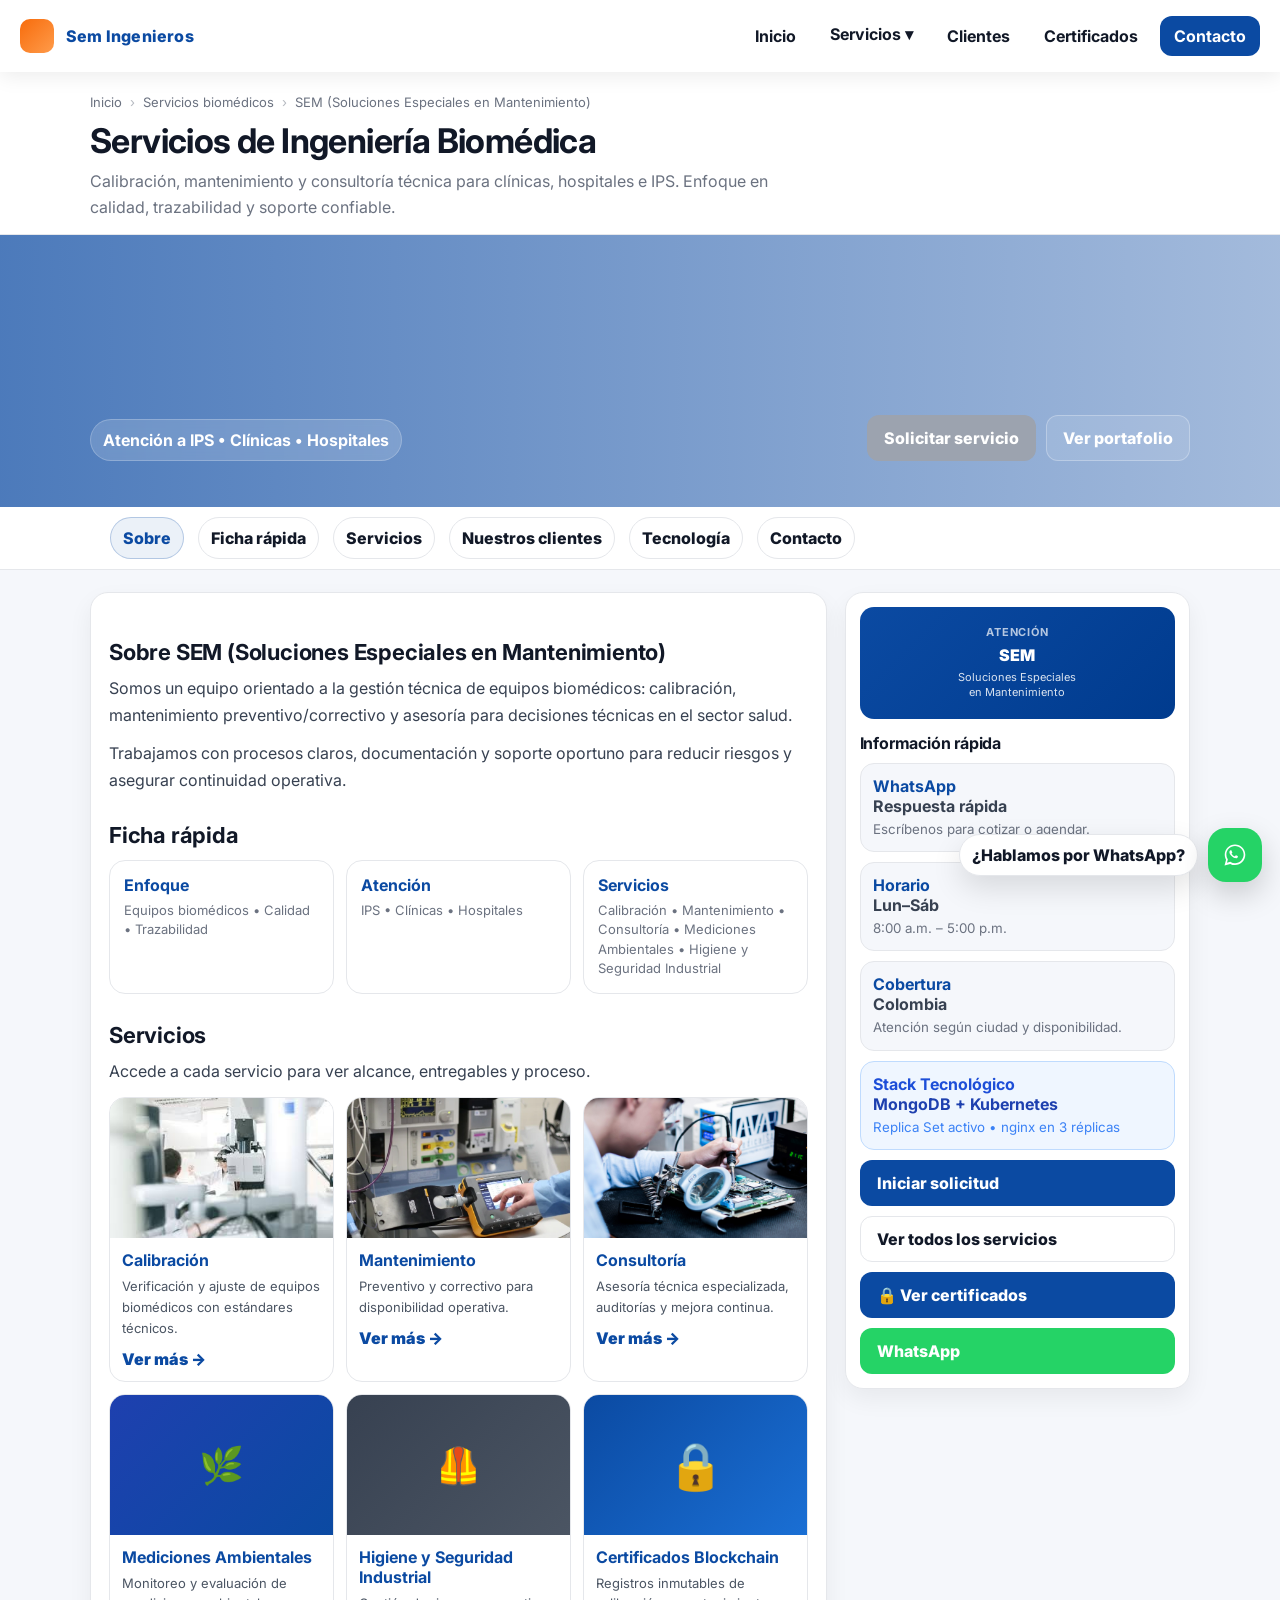
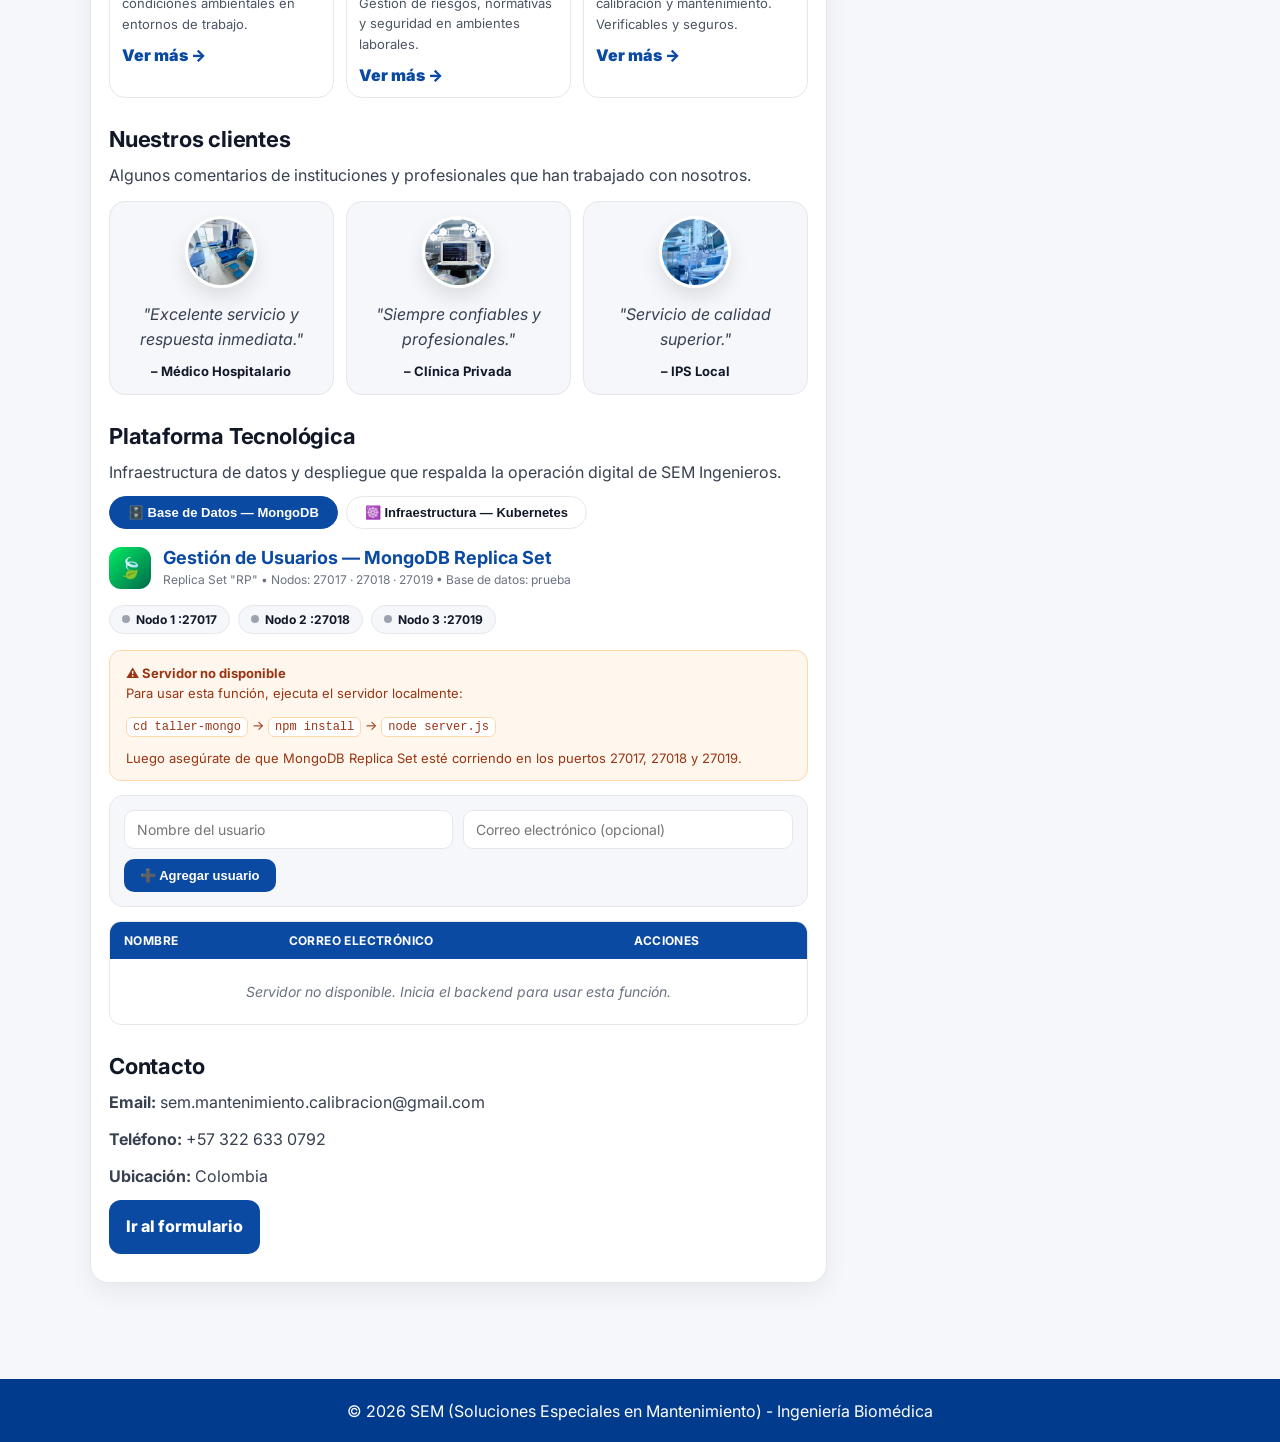
==== index.html @ a4f79067 "Rename Index.html to index.html" ====
<!DOCTYPE html>
<html lang="es">
<head>
  <meta charset="UTF-8" />
  <meta name="viewport" content="width=device-width, initial-scale=1.0"/>
  <title>Sem Ingenieros | Ingeniería Biomédica</title>
  <link rel="stylesheet" href="estilos.css">
  <link href="https://fonts.googleapis.com/css2?family=Inter:wght@300;400;600;700;800&display=swap" rel="stylesheet">

  <style>
    /* ===== SECCIÓN TECNOLOGÍA ===== */
    .tech-tabs {
      display: flex;
      gap: 8px;
      margin-bottom: 18px;
      flex-wrap: wrap;
    }
    .tech-tab {
      padding: 8px 18px;
      border-radius: 999px;
      border: 1.5px solid var(--borde);
      background: #fff;
      font-weight: 700;
      font-size: 13px;
      cursor: pointer;
      transition: .2s;
      color: var(--texto);
    }
    .tech-tab:hover { background: var(--gris); }
    .tech-tab.active {
      background: var(--azul);
      color: #fff;
      border-color: var(--azul);
    }

    .tech-panel { display: none; }
    .tech-panel.active { display: block; }

    /* ===== CRUD MONGO ===== */
    .mongo-header {
      display: flex;
      align-items: center;
      gap: 12px;
      margin-bottom: 16px;
    }
    .mongo-badge {
      width: 42px; height: 42px;
      border-radius: 12px;
      background: linear-gradient(135deg, #00ed64, #00684a);
      display: flex; align-items: center; justify-content: center;
      font-size: 20px;
    }
    .mongo-title h3 { margin: 0; font-size: 18px; color: var(--azul); }
    .mongo-title small { color: var(--muted); font-size: 12px; }

    .replica-status {
      display: flex;
      gap: 8px;
      margin-bottom: 16px;
      flex-wrap: wrap;
    }
    .replica-node {
      display: flex;
      align-items: center;
      gap: 6px;
      padding: 6px 12px;
      border-radius: 999px;
      border: 1px solid var(--borde);
      background: var(--fondo);
      font-size: 12px;
      font-weight: 700;
    }
    .replica-node .dot {
      width: 8px; height: 8px;
      border-radius: 50%;
      background: #9ca3af;
    }
    .replica-node.primary .dot { background: #00ed64; }
    .replica-node.secondary .dot { background: #f59e0b; }
    .replica-node.connecting .dot {
      background: #9ca3af;
      animation: pulse-dot 1s infinite;
    }
    @keyframes pulse-dot {
      0%, 100% { opacity: 1; }
      50% { opacity: 0.3; }
    }

    .crud-form {
      background: var(--fondo);
      border: 1px solid var(--borde);
      border-radius: 14px;
      padding: 14px;
      margin-bottom: 14px;
      display: grid;
      gap: 10px;
    }
    .crud-form-row { display: grid; grid-template-columns: 1fr 1fr; gap: 10px; }
    .crud-input {
      width: 100%;
      padding: 10px 12px;
      border-radius: 10px;
      border: 1.5px solid var(--borde);
      background: #fff;
      font: inherit;
      font-size: 14px;
      transition: border-color .2s;
    }
    .crud-input:focus {
      outline: none;
      border-color: var(--azul);
    }
    .crud-actions { display: flex; gap: 8px; flex-wrap: wrap; align-items: center; }
    .crud-btn {
      padding: 9px 16px;
      border: none;
      border-radius: 10px;
      font-weight: 700;
      font-size: 13px;
      cursor: pointer;
      transition: .2s;
    }
    .crud-btn:hover { filter: brightness(.93); transform: translateY(-1px); }
    .crud-btn-add { background: var(--azul); color: #fff; }
    .crud-btn-save { background: #059669; color: #fff; display: none; }
    .crud-btn-cancel { background: var(--gris); color: var(--texto); display: none; }

    .crud-status {
      font-size: 12px;
      font-weight: 700;
      padding: 4px 10px;
      border-radius: 999px;
      display: inline-block;
      opacity: 0;
      transition: opacity .3s;
    }
    .crud-status.show { opacity: 1; }
    .crud-status.ok { background: #d1fae5; color: #065f46; }
    .crud-status.err { background: #fee2e2; color: #991b1b; }
    .crud-status.loading { background: #dbeafe; color: #1e40af; }

    .crud-table-wrap {
      border-radius: 12px;
      border: 1px solid var(--borde);
      overflow: hidden;
    }
    .crud-table {
      width: 100%;
      border-collapse: collapse;
      font-size: 14px;
    }
    .crud-table th {
      background: var(--azul);
      color: #fff;
      padding: 11px 14px;
      text-align: left;
      font-weight: 700;
      font-size: 12px;
      text-transform: uppercase;
      letter-spacing: .4px;
    }
    .crud-table td {
      padding: 11px 14px;
      border-bottom: 1px solid var(--borde);
      color: var(--texto);
    }
    .crud-table tr:last-child td { border-bottom: none; }
    .crud-table tr:hover td { background: var(--fondo); }
    .crud-table .empty-row td {
      text-align: center;
      color: var(--muted);
      font-style: italic;
      padding: 24px;
    }
    .td-actions { display: flex; gap: 6px; }
    .td-btn {
      padding: 5px 10px;
      border: none;
      border-radius: 8px;
      font-weight: 700;
      font-size: 12px;
      cursor: pointer;
      transition: .2s;
    }
    .td-btn:hover { filter: brightness(.9); }
    .td-btn-edit { background: #fef3c7; color: #92400e; }
    .td-btn-del { background: #fee2e2; color: #991b1b; }

    .crud-offline {
      background: #fff7ed;
      border: 1.5px solid #fed7aa;
      border-radius: 12px;
      padding: 14px 16px;
      margin-bottom: 14px;
      font-size: 13px;
      color: #9a3412;
      display: none;
    }
    .crud-offline.show { display: block; }
    .crud-offline strong { display: block; margin-bottom: 4px; }
    .crud-offline code {
      background: #fff;
      border: 1px solid #fed7aa;
      border-radius: 6px;
      padding: 2px 6px;
      font-size: 12px;
    }

    /* ===== KUBERNETES ===== */
    .k8s-header {
      display: flex;
      align-items: center;
      gap: 12px;
      margin-bottom: 16px;
    }
    .k8s-badge {
      width: 42px; height: 42px;
      border-radius: 12px;
      background: linear-gradient(135deg, #326ce5, #1a4fbc);
      display: flex; align-items: center; justify-content: center;
      font-size: 20px;
    }
    .k8s-title h3 { margin: 0; font-size: 18px; color: var(--azul); }
    .k8s-title small { color: var(--muted); font-size: 12px; }

    .k8s-arch {
      background: linear-gradient(135deg, #eff6ff, #dbeafe);
      border: 1.5px solid #bfdbfe;
      border-radius: 14px;
      padding: 18px;
      margin-bottom: 16px;
    }
    .k8s-arch-title {
      font-size: 11px;
      font-weight: 800;
      text-transform: uppercase;
      letter-spacing: .8px;
      color: #1e40af;
      margin-bottom: 14px;
    }
    .k8s-flow {
      display: flex;
      align-items: center;
      gap: 8px;
      flex-wrap: wrap;
      justify-content: center;
    }
    .k8s-node {
      background: #fff;
      border: 1.5px solid #bfdbfe;
      border-radius: 12px;
      padding: 10px 14px;
      text-align: center;
      min-width: 90px;
    }
    .k8s-node .icon { font-size: 22px; display: block; margin-bottom: 4px; }
    .k8s-node .label { font-size: 11px; font-weight: 700; color: #1e40af; }
    .k8s-node .sublabel { font-size: 10px; color: var(--muted); margin-top: 2px; }
    .k8s-arrow {
      font-size: 18px;
      color: #93c5fd;
      font-weight: 900;
    }
    .k8s-replicas {
      display: flex;
      flex-direction: column;
      gap: 4px;
    }
    .k8s-pod {
      background: #fff;
      border: 1.5px solid #bfdbfe;
      border-radius: 10px;
      padding: 6px 12px;
      font-size: 11px;
      font-weight: 700;
      color: #1e40af;
      display: flex;
      align-items: center;
      gap: 6px;
    }
    .k8s-pod-dot {
      width: 7px; height: 7px;
      border-radius: 50%;
      background: #22c55e;
    }

    .k8s-manifests {
      display: grid;
      grid-template-columns: repeat(3, 1fr);
      gap: 12px;
      margin-bottom: 14px;
    }
    .k8s-manifest {
      border-radius: 12px;
      overflow: hidden;
      border: 1.5px solid var(--borde);
    }
    .k8s-manifest-head {
      padding: 10px 14px;
      display: flex;
      align-items: center;
      gap: 8px;
    }
    .k8s-manifest-head.deploy { background: linear-gradient(135deg, #326ce5, #1a4fbc); }
    .k8s-manifest-head.pod    { background: linear-gradient(135deg, #059669, #047857); }
    .k8s-manifest-head.svc    { background: linear-gradient(135deg, #d97706, #b45309); }
    .k8s-manifest-head .icon { font-size: 18px; }
    .k8s-manifest-head .name { font-size: 13px; font-weight: 800; color: #fff; }
    .k8s-manifest-head .kind { font-size: 10px; color: rgba(255,255,255,.75); }
    .k8s-manifest-body {
      padding: 12px;
      background: #1e293b;
    }
    .k8s-manifest-body pre {
      margin: 0;
      font-size: 11px;
      line-height: 1.6;
      color: #94a3b8;
      white-space: pre-wrap;
      word-break: break-word;
    }
    .k8s-manifest-body pre .key   { color: #7dd3fc; }
    .k8s-manifest-body pre .val   { color: #86efac; }
    .k8s-manifest-body pre .num   { color: #fca5a5; }
    .k8s-manifest-body pre .com   { color: #64748b; font-style: italic; }

    .k8s-details {
      display: grid;
      grid-template-columns: 1fr 1fr;
      gap: 10px;
    }
    .k8s-detail-card {
      background: var(--fondo);
      border: 1px solid var(--borde);
      border-radius: 12px;
      padding: 12px 14px;
    }
    .k8s-detail-card b { color: var(--azul); display: block; font-size: 13px; margin-bottom: 6px; }
    .k8s-detail-card ul {
      margin: 0; padding-left: 16px;
      color: #374151;
      font-size: 13px;
      line-height: 1.7;
    }

    @media (max-width: 700px) {
      .crud-form-row { grid-template-columns: 1fr; }
      .k8s-manifests { grid-template-columns: 1fr; }
      .k8s-details { grid-template-columns: 1fr; }
      .k8s-flow { flex-direction: column; }
    }
  </style>
</head>

<body>
  <!-- NAV -->
  <nav class="nav">
    <a class="brand" href="index.html">
      <span class="brand-badge"></span>
      Sem Ingenieros
    </a>

    <button class="hamburger" aria-label="Abrir menú" onclick="toggleMenu()">
      <span></span><span></span><span></span>
    </button>

    <ul class="menu" id="menu">
      <li><a href="index.html">Inicio</a></li>

      <li class="dropdown">
        <a href="servicios.html" id="serviciosLink">Servicios ▾</a>
        <ul class="submenu" id="submenuServicios">
          <li><a href="calibracion.html">Calibración</a></li>
          <li><a href="mantenimiento.html">Mantenimiento</a></li>
          <li><a href="consultoria.html">Consultoría</a></li>
          <li><a href="mediciones.html">Mediciones Ambientales</a></li>
          <li><a href="higiene.html">Higiene y Seg. Industrial</a></li>
        </ul>
      </li>

      <li><a href="clientes.html">Clientes</a></li>
      <li><a href="certificados.html">Certificados</a></li>
      <li><a href="contacto.html" class="cta">Contacto</a></li>
    </ul>
  </nav>

  <div class="spacer"></div>

  <!-- CABECERA -->
  <section class="page-header">
    <div class="wrap">
      <div class="breadcrumbs">
        <a href="index.html">Inicio</a>
        <span class="crumb-sep">›</span>
        <span>Servicios biomédicos</span>
        <span class="crumb-sep">›</span>
        <span>SEM (Soluciones Especiales en Mantenimiento)</span>
      </div>
      <div class="page-title">
        <div>
          <h1>Servicios de Ingeniería Biomédica</h1>
          <p>Calibración, mantenimiento y consultoría técnica para clínicas, hospitales e IPS. Enfoque en calidad, trazabilidad y soporte confiable.</p>
        </div>
      </div>
    </div>
  </section>

  <!-- HERO -->
  <header class="hero">
    <div class="wrap">
      <div class="hero-badge">Atención a IPS • Clínicas • Hospitales</div>
      <div class="hero-cta">
        <a class="btn btn-primary" href="contacto.html">Solicitar servicio</a>
        <a class="btn btn-ghost" href="servicios.html">Ver portafolio</a>
      </div>
    </div>
  </header>

  <!-- TABS internas -->
  <div class="tabs">
    <div class="wrap">
      <a class="tab active" href="#sobre">Sobre</a>
      <a class="tab" href="#resumen">Ficha rápida</a>
      <a class="tab" href="#serviciosIndex">Servicios</a>
      <a class="tab" href="#clientesIndex">Nuestros clientes</a>
      <a class="tab" href="#tecnologia">Tecnología</a>
      <a class="tab" href="#contactoIndex">Contacto</a>
    </div>
  </div>

  <main>
    <div class="wrap layout">

      <!-- CONTENIDO -->
      <section class="card content-card">

        <!-- SOBRE -->
        <div id="sobre" class="section-block">
          <h2>Sobre SEM (Soluciones Especiales en Mantenimiento)</h2>
          <p>Somos un equipo orientado a la gestión técnica de equipos biomédicos: calibración, mantenimiento preventivo/correctivo y asesoría para decisiones técnicas en el sector salud.</p>
          <p>Trabajamos con procesos claros, documentación y soporte oportuno para reducir riesgos y asegurar continuidad operativa.</p>
        </div>

        <!-- FICHA RÁPIDA -->
        <div id="resumen" class="section-block">
          <h2>Ficha rápida</h2>
          <div class="mini-grid">
            <div class="mini">
              <b>Enfoque</b>
              <div>Equipos biomédicos • Calidad • Trazabilidad</div>
            </div>
            <div class="mini">
              <b>Atención</b>
              <div>IPS • Clínicas • Hospitales</div>
            </div>
            <div class="mini">
              <b>Servicios</b>
              <div>Calibración • Mantenimiento • Consultoría • Mediciones Ambientales • Higiene y Seguridad Industrial</div>
            </div>
          </div>
        </div>

        <!-- SERVICIOS -->
        <div id="serviciosIndex" class="section-block">
          <h2>Servicios</h2>
          <p>Accede a cada servicio para ver alcance, entregables y proceso.</p>
          <div class="services" style="grid-template-columns:repeat(auto-fill,minmax(180px,1fr));">
            <article class="svc">
              <img src="Imagenes/servicio1.jpg" alt="Calibración">
              <div class="pad">
                <h3>Calibración</h3>
                <p>Verificación y ajuste de equipos biomédicos con estándares técnicos.</p>
                <a href="calibracion.html">Ver más →</a>
              </div>
            </article>
            <article class="svc">
              <img src="Imagenes/servicio2.jpg" alt="Mantenimiento">
              <div class="pad">
                <h3>Mantenimiento</h3>
                <p>Preventivo y correctivo para disponibilidad operativa.</p>
                <a href="mantenimiento.html">Ver más →</a>
              </div>
            </article>
            <article class="svc">
              <img src="Imagenes/servicio3.jpg" alt="Consultoría">
              <div class="pad">
                <h3>Consultoría</h3>
                <p>Asesoría técnica especializada, auditorías y mejora continua.</p>
                <a href="consultoria.html">Ver más →</a>
              </div>
            </article>
            <article class="svc">
              <div style="height:140px;background:linear-gradient(135deg,#1e40af,#0B4AA2);display:flex;align-items:center;justify-content:center;">
                <span style="font-size:36px;">🌿</span>
              </div>
              <div class="pad">
                <h3>Mediciones Ambientales</h3>
                <p>Monitoreo y evaluación de condiciones ambientales en entornos de trabajo.</p>
                <a href="servicios.html">Ver más →</a>
              </div>
            </article>
            <article class="svc">
              <div style="height:140px;background:linear-gradient(135deg,#374151,#4b5563);display:flex;align-items:center;justify-content:center;">
                <span style="font-size:36px;">🦺</span>
              </div>
              <div class="pad">
                <h3>Higiene y Seguridad Industrial</h3>
                <p>Gestión de riesgos, normativas y seguridad en ambientes laborales.</p>
                <a href="servicios.html">Ver más →</a>
              </div>
            </article>
            <article class="svc">
              <div style="height:140px;background:linear-gradient(135deg,#0B4AA2,#1a6fd4);display:flex;align-items:center;justify-content:center;">
                <span style="font-size:46px;">🔒</span>
              </div>
              <div class="pad">
                <h3>Certificados Blockchain</h3>
                <p>Registros inmutables de calibración y mantenimiento. Verificables y seguros.</p>
                <a href="certificados.html">Ver más →</a>
              </div>
            </article>
          </div>
        </div>

        <!-- CLIENTES -->
        <div id="clientesIndex" class="section-block">
          <h2>Nuestros clientes</h2>
          <p>Algunos comentarios de instituciones y profesionales que han trabajado con nosotros.</p>
          <div class="testimonios">
            <div class="testimonio">
              <img src="Imagenes/cliente1.jpg" alt="Cliente 1">
              <p>"Excelente servicio y respuesta inmediata."</p>
              <strong>– Médico Hospitalario</strong>
            </div>
            <div class="testimonio">
              <img src="Imagenes/cliente2.jpg" alt="Cliente 2">
              <p>"Siempre confiables y profesionales."</p>
              <strong>– Clínica Privada</strong>
            </div>
            <div class="testimonio">
              <img src="Imagenes/cliente3.jpg" alt="Cliente 3">
              <p>"Servicio de calidad superior."</p>
              <strong>– IPS Local</strong>
            </div>
          </div>
        </div>

        <!-- ===== SECCIÓN TECNOLOGÍA (INTEGRACIÓN TALLERES) ===== -->
        <div id="tecnologia" class="section-block">
          <h2>Plataforma Tecnológica</h2>
          <p>Infraestructura de datos y despliegue que respalda la operación digital de SEM Ingenieros.</p>

          <!-- Sub-tabs tecnología -->
          <div class="tech-tabs">
            <button class="tech-tab active" onclick="switchTech('mongo', this)">🗄️ Base de Datos — MongoDB</button>
            <button class="tech-tab" onclick="switchTech('k8s', this)">☸️ Infraestructura — Kubernetes</button>
          </div>

          <!-- PANEL MONGODB -->
          <div id="panel-mongo" class="tech-panel active">
            <div class="mongo-header">
              <div class="mongo-badge">🍃</div>
              <div class="mongo-title">
                <h3>Gestión de Usuarios — MongoDB Replica Set</h3>
                <small>Replica Set "RP" • Nodos: 27017 · 27018 · 27019 • Base de datos: prueba</small>
              </div>
            </div>

            <!-- Estado nodos -->
            <div class="replica-status" id="replicaStatus">
              <div class="replica-node connecting" id="node1">
                <span class="dot"></span> Nodo 1 :27017
              </div>
              <div class="replica-node connecting" id="node2">
                <span class="dot"></span> Nodo 2 :27018
              </div>
              <div class="replica-node connecting" id="node3">
                <span class="dot"></span> Nodo 3 :27019
              </div>
            </div>

            <!-- Aviso si servidor offline -->
            <div class="crud-offline" id="crudOffline">
              <strong>⚠️ Servidor no disponible</strong>
              Para usar esta función, ejecuta el servidor localmente:<br><br>
              <code>cd taller-mongo</code> → <code>npm install</code> → <code>node server.js</code><br><br>
              Luego asegúrate de que MongoDB Replica Set esté corriendo en los puertos 27017, 27018 y 27019.
            </div>

            <!-- Formulario CRUD -->
            <div class="crud-form">
              <div class="crud-form-row">
                <input type="text" id="crudNombre" class="crud-input" placeholder="Nombre del usuario" />
                <input type="text" id="crudEmail"  class="crud-input" placeholder="Correo electrónico (opcional)" />
              </div>
              <input type="hidden" id="crudEditId" />
              <div class="crud-actions">
                <button class="crud-btn crud-btn-add"    id="btnAgregar" onclick="crudAgregar()">➕ Agregar usuario</button>
                <button class="crud-btn crud-btn-save"   id="btnGuardar" onclick="crudGuardar()">💾 Guardar cambios</button>
                <button class="crud-btn crud-btn-cancel" id="btnCancelar" onclick="crudCancelar()">✕ Cancelar</button>
                <span class="crud-status" id="crudStatus"></span>
              </div>
            </div>

            <!-- Tabla -->
            <div class="crud-table-wrap">
              <table class="crud-table">
                <thead>
                  <tr>
                    <th>Nombre</th>
                    <th>Correo electrónico</th>
                    <th>Acciones</th>
                  </tr>
                </thead>
                <tbody id="crudTabla">
                  <tr class="empty-row">
                    <td colspan="3">Conectando con el servidor…</td>
                  </tr>
                </tbody>
              </table>
            </div>
          </div>

          <!-- PANEL KUBERNETES -->
          <div id="panel-k8s" class="tech-panel">
            <div class="k8s-header">
              <div class="k8s-badge">☸️</div>
              <div class="k8s-title">
                <h3>Despliegue en Kubernetes — nginx</h3>
                <small>Cluster local • 3 réplicas • NodePort 30007 • imagen nginx:latest</small>
              </div>
            </div>

            <!-- Diagrama de arquitectura -->
            <div class="k8s-arch">
              <div class="k8s-arch-title">Arquitectura del clúster</div>
              <div class="k8s-flow">
                <div class="k8s-node">
                  <span class="icon">🌐</span>
                  <div class="label">Usuario</div>
                  <div class="sublabel">Navegador</div>
                </div>
                <div class="k8s-arrow">→</div>
                <div class="k8s-node">
                  <span class="icon">🔀</span>
                  <div class="label">Service</div>
                  <div class="sublabel">NodePort :30007</div>
                </div>
                <div class="k8s-arrow">→</div>
                <div class="k8s-node">
                  <span class="icon">📦</span>
                  <div class="label">Deployment</div>
                  <div class="sublabel">nginx-deployment</div>
                </div>
                <div class="k8s-arrow">→</div>
                <div class="k8s-replicas">
                  <div class="k8s-pod"><span class="k8s-pod-dot"></span> Pod 1 — nginx</div>
                  <div class="k8s-pod"><span class="k8s-pod-dot"></span> Pod 2 — nginx</div>
                  <div class="k8s-pod"><span class="k8s-pod-dot"></span> Pod 3 — nginx</div>
                </div>
              </div>
            </div>

            <!-- Manifiestos -->
            <div class="k8s-manifests">

              <!-- Deployment -->
              <div class="k8s-manifest">
                <div class="k8s-manifest-head deploy">
                  <span class="icon">📦</span>
                  <div>
                    <div class="name">nginx-deployment</div>
                    <div class="kind">kind: Deployment</div>
                  </div>
                </div>
                <div class="k8s-manifest-body">
                  <pre><span class="key">apiVersion:</span> <span class="val">apps/v1</span>
<span class="key">kind:</span> <span class="val">Deployment</span>
<span class="key">metadata:</span>
  <span class="key">name:</span> <span class="val">nginx-deployment</span>
<span class="key">spec:</span>
  <span class="key">replicas:</span> <span class="num">3</span>
  <span class="key">selector:</span>
    <span class="key">matchLabels:</span>
      <span class="key">app:</span> <span class="val">nginx</span>
  <span class="key">template:</span>
    <span class="key">metadata:</span>
      <span class="key">labels:</span>
        <span class="key">app:</span> <span class="val">nginx</span>
    <span class="key">spec:</span>
      <span class="key">containers:</span>
        - <span class="key">name:</span> <span class="val">nginx</span>
          <span class="key">image:</span> <span class="val">nginx:latest</span>
          <span class="key">ports:</span>
            - <span class="key">containerPort:</span> <span class="num">80</span></pre>
                </div>
              </div>

              <!-- Pod -->
              <div class="k8s-manifest">
                <div class="k8s-manifest-head pod">
                  <span class="icon">🟢</span>
                  <div>
                    <div class="name">nginx-pod</div>
                    <div class="kind">kind: Pod</div>
                  </div>
                </div>
                <div class="k8s-manifest-body">
                  <pre><span class="key">apiVersion:</span> <span class="val">v1</span>
<span class="key">kind:</span> <span class="val">Pod</span>
<span class="key">metadata:</span>
  <span class="key">name:</span> <span class="val">nginx-pod</span>
  <span class="key">labels:</span>
    <span class="key">app:</span> <span class="val">web</span>
<span class="key">spec:</span>
  <span class="key">containers:</span>
    - <span class="key">name:</span> <span class="val">nginx-container</span>
      <span class="key">image:</span> <span class="val">nginx:latest</span>
      <span class="key">ports:</span>
        - <span class="key">containerPort:</span> <span class="num">80</span></pre>
                </div>
              </div>

              <!-- Service -->
              <div class="k8s-manifest">
                <div class="k8s-manifest-head svc">
                  <span class="icon">🔀</span>
                  <div>
                    <div class="name">nginx-service</div>
                    <div class="kind">kind: Service</div>
                  </div>
                </div>
                <div class="k8s-manifest-body">
                  <pre><span class="key">apiVersion:</span> <span class="val">v1</span>
<span class="key">kind:</span> <span class="val">Service</span>
<span class="key">metadata:</span>
  <span class="key">name:</span> <span class="val">nginx-service</span>
<span class="key">spec:</span>
  <span class="key">selector:</span>
    <span class="key">app:</span> <span class="val">nginx</span>
  <span class="key">ports:</span>
    - <span class="key">protocol:</span> <span class="val">TCP</span>
      <span class="key">port:</span> <span class="num">80</span>
      <span class="key">targetPort:</span> <span class="num">80</span>
      <span class="key">nodePort:</span> <span class="num">30007</span>
  <span class="key">type:</span> <span class="val">NodePort</span></pre>
                </div>
              </div>

            </div><!-- /k8s-manifests -->

            <!-- Detalle técnico -->
            <div class="k8s-details">
              <div class="k8s-detail-card">
                <b>📦 Deployment</b>
                <ul>
                  <li>3 réplicas de nginx corriendo simultáneamente</li>
                  <li>Auto-recuperación si un pod falla</li>
                  <li>Selector: <code style="font-size:12px;background:#e5e7eb;padding:1px 5px;border-radius:4px;">app: nginx</code></li>
                  <li>Puerto del contenedor: 80</li>
                </ul>
              </div>
              <div class="k8s-detail-card">
                <b>🔀 Service (NodePort)</b>
                <ul>
                  <li>Expone la app en el puerto externo <strong>30007</strong></li>
                  <li>Balancea carga entre los 3 pods automáticamente</li>
                  <li>Protocolo TCP, puerto interno 80</li>
                  <li>Acceso: <code style="font-size:12px;background:#e5e7eb;padding:1px 5px;border-radius:4px;">http://&lt;node-ip&gt;:30007</code></li>
                </ul>
              </div>
              <div class="k8s-detail-card">
                <b>🟢 Pod independiente</b>
                <ul>
                  <li>Pod aislado <code style="font-size:12px;background:#e5e7eb;padding:1px 5px;border-radius:4px;">nginx-pod</code> para pruebas</li>
                  <li>Label: <code style="font-size:12px;background:#e5e7eb;padding:1px 5px;border-radius:4px;">app: web</code></li>
                  <li>Imagen nginx:latest en puerto 80</li>
                  <li>Útil para debugging sin afectar el Deployment</li>
                </ul>
              </div>
              <div class="k8s-detail-card">
                <b>⚙️ Comandos para aplicar</b>
                <ul>
                  <li><code style="font-size:11px;background:#e5e7eb;padding:1px 5px;border-radius:4px;">kubectl apply -f deployment.yaml</code></li>
                  <li><code style="font-size:11px;background:#e5e7eb;padding:1px 5px;border-radius:4px;">kubectl apply -f pod.yaml</code></li>
                  <li><code style="font-size:11px;background:#e5e7eb;padding:1px 5px;border-radius:4px;">kubectl apply -f service.yaml</code></li>
                  <li><code style="font-size:11px;background:#e5e7eb;padding:1px 5px;border-radius:4px;">kubectl get pods</code> para verificar</li>
                </ul>
              </div>
            </div>

          </div><!-- /panel-k8s -->
        </div><!-- /tecnologia -->

        <!-- CONTACTO -->
        <div id="contactoIndex" class="section-block">
          <h2>Contacto</h2>
          <p><b>Email:</b> sem.mantenimiento.calibracion@gmail.com</p>
          <p><b>Teléfono:</b> +57 322 633 0792</p>
          <p><b>Ubicación:</b> Colombia</p>
          <p><a class="btn btn-blue" href="contacto.html">Ir al formulario</a></p>
        </div>

      </section>

      <!-- SIDEBAR -->
      <aside class="card sidebar">
        <div style="background:linear-gradient(135deg,var(--azul),var(--azul2));border-radius:14px;padding:18px;text-align:center;margin-bottom:14px;">
          <div style="font-size:11px;font-weight:700;color:rgba(255,255,255,.7);text-transform:uppercase;letter-spacing:.8px;margin-bottom:6px;">Atención</div>
          <div style="font-size:16px;font-weight:900;color:#fff;line-height:1.3;">SEM</div>
          <div style="font-size:11px;color:rgba(255,255,255,.85);margin-top:4px;line-height:1.4;">Soluciones Especiales<br>en Mantenimiento</div>
        </div>

        <h3 class="side-title">Información rápida</h3>

        <div class="side-item">
          <b>WhatsApp</b>
          <span>Respuesta rápida</span>
          <small>Escríbenos para cotizar o agendar.</small>
        </div>
        <div class="side-item">
          <b>Horario</b>
          <span>Lun–Sáb</span>
          <small>8:00 a.m. – 5:00 p.m.</small>
        </div>
        <div class="side-item">
          <b>Cobertura</b>
          <span>Colombia</span>
          <small>Atención según ciudad y disponibilidad.</small>
        </div>

        <!-- Info stack tecnológico -->
        <div class="side-item" style="border-color:#bfdbfe;background:#eff6ff;">
          <b style="color:#1d4ed8;">Stack Tecnológico</b>
          <span style="color:#1e40af;">MongoDB + Kubernetes</span>
          <small style="color:#3b82f6;">Replica Set activo • nginx en 3 réplicas</small>
        </div>

        <div class="side-actions">
          <a class="btn btn-blue" href="contacto.html">Iniciar solicitud</a>
          <a class="btn" style="background:#fff;border:1px solid var(--borde);" href="servicios.html">Ver todos los servicios</a>
          <a class="btn" style="background:var(--azul);color:#fff;" href="certificados.html">🔒 Ver certificados</a>
          <a class="btn" style="background:#25D366;color:#fff;" href="https://wa.me/573226330792" target="_blank" rel="noopener">WhatsApp</a>
        </div>
      </aside>

    </div>
  </main>

  <footer>
    © 2026 SEM (Soluciones Especiales en Mantenimiento) - Ingeniería Biomédica
  </footer>

  <!-- WhatsApp flotante -->
  <a class="wa-float" href="https://wa.me/573226330792" target="_blank" rel="noopener" aria-label="Chatear por WhatsApp">
    <span class="wa-pill">¿Hablamos por WhatsApp?</span>
    <span class="wa-btn">
      <svg viewBox="0 0 32 32" aria-hidden="true">
        <path d="M19.11 17.2c-.26-.13-1.56-.77-1.8-.86-.24-.09-.41-.13-.58.13-.17.26-.66.86-.81 1.03-.15.17-.3.2-.56.07-.26-.13-1.08-.4-2.06-1.27-.76-.68-1.27-1.52-1.42-1.78-.15-.26-.02-.4.11-.53.12-.12.26-.3.39-.45.13-.15.17-.26.26-.43.09-.17.04-.32-.02-.45-.06-.13-.58-1.4-.8-1.92-.21-.5-.43-.43-.58-.44-.15-.01-.32-.01-.49-.01-.17 0-.45.06-.69.32-.24.26-.9.88-.9 2.15 0 1.27.92 2.5 1.05 2.67.13.17 1.8 2.75 4.37 3.85.61.26 1.08.42 1.45.54.61.19 1.17.16 1.61.1.49-.07 1.56-.64 1.78-1.26.22-.62.22-1.15.15-1.26-.06-.11-.24-.17-.5-.3zM16.02 3.2c-6.97 0-12.64 5.66-12.64 12.63 0 2.23.59 4.33 1.62 6.15L3.1 28.8l7.03-1.85c1.74.95 3.74 1.5 5.9 1.5 6.97 0 12.64-5.66 12.64-12.62S22.99 3.2 16.02 3.2zm0 22.97c-1.97 0-3.8-.55-5.37-1.5l-.39-.23-4.17 1.1 1.11-4.06-.25-.42a10.52 10.52 0 0 1-1.57-5.63c0-5.82 4.74-10.56 10.64-10.56S26.66 9.6 26.66 15.43c0 5.82-4.74 10.74-10.64 10.74z"/>
      </svg>
    </span>
  </a>

  <script src="app.js"></script>

  <script>
    /* ===== TECH TABS ===== */
    function switchTech(panel, btn) {
      document.querySelectorAll('.tech-panel').forEach(p => p.classList.remove('active'));
      document.querySelectorAll('.tech-tab').forEach(b => b.classList.remove('active'));
      document.getElementById('panel-' + panel).classList.add('active');
      btn.classList.add('active');
    }

    /* ===== CRUD MONGODB ===== */
    const API = 'http://localhost:3000';
    let serverOnline = false;

    function setStatus(msg, tipo) {
      const s = document.getElementById('crudStatus');
      s.textContent = msg;
      s.className = 'crud-status show ' + (tipo || 'ok');
      if (tipo !== 'loading') setTimeout(() => s.classList.remove('show'), 3000);
    }

    function setNodeStatus(online) {
      serverOnline = online;
      const estados = ['node1','node2','node3'];
      estados.forEach((id, i) => {
        const el = document.getElementById(id);
        el.className = 'replica-node ' + (online ? (i === 0 ? 'primary' : 'secondary') : 'connecting');
        el.querySelector('.dot').style.background = online
          ? (i === 0 ? '#00ed64' : '#f59e0b')
          : '#9ca3af';
      });
      document.getElementById('crudOffline').classList.toggle('show', !online);
    }

    async function crudCargar() {
      try {
        const res = await fetch(`${API}/usuarios`, { signal: AbortSignal.timeout(3000) });
        const datos = await res.json();
        setNodeStatus(true);
        const tbody = document.getElementById('crudTabla');
        if (datos.length === 0) {
          tbody.innerHTML = '<tr class="empty-row"><td colspan="3">No hay usuarios registrados aún.</td></tr>';
          return;
        }
        tbody.innerHTML = datos.map(u => `
          <tr>
            <td>${escHtml(u.nombre)}</td>
            <td>${escHtml(u.email || '—')}</td>
            <td>
              <div class="td-actions">
                <button class="td-btn td-btn-edit" onclick="crudEditar('${u._id}','${escAttr(u.nombre)}','${escAttr(u.email||'')}')">✏️ Editar</button>
                <button class="td-btn td-btn-del"  onclick="crudEliminar('${u._id}')">🗑️ Eliminar</button>
              </div>
            </td>
          </tr>`).join('');
      } catch {
        setNodeStatus(false);
        document.getElementById('crudTabla').innerHTML =
          '<tr class="empty-row"><td colspan="3">Servidor no disponible. Inicia el backend para usar esta función.</td></tr>';
      }
    }

    async function crudAgregar() {
      const nombre = document.getElementById('crudNombre').value.trim();
      const email  = document.getElementById('crudEmail').value.trim();
      if (!nombre) { setStatus('Escribe un nombre', 'err'); return; }
      setStatus('Guardando…', 'loading');
      try {
        await fetch(`${API}/usuarios`, {
          method: 'POST',
          headers: { 'Content-Type': 'application/json' },
          body: JSON.stringify({ nombre, email }),
          signal: AbortSignal.timeout(4000)
        });
        limpiarForm();
        setStatus('Usuario agregado ✅', 'ok');
        crudCargar();
      } catch { setStatus('Error al guardar', 'err'); }
    }

    function crudEditar(id, nombre, email) {
      document.getElementById('crudEditId').value = id;
      document.getElementById('crudNombre').value = nombre;
      document.getElementById('crudEmail').value  = email;
      document.getElementById('btnAgregar').style.display  = 'none';
      document.getElementById('btnGuardar').style.display  = 'inline-block';
      document.getElementById('btnCancelar').style.display = 'inline-block';
      setStatus('Editando usuario…', 'loading');
    }

    async function crudGuardar() {
      const id     = document.getElementById('crudEditId').value;
      const nombre = document.getElementById('crudNombre').value.trim();
      const email  = document.getElementById('crudEmail').value.trim();
      if (!nombre) { setStatus('Escribe un nombre', 'err'); return; }
      setStatus('Guardando…', 'loading');
      try {
        await fetch(`${API}/usuarios/${id}`, {
          method: 'PUT',
          headers: { 'Content-Type': 'application/json' },
          body: JSON.stringify({ nombre, email }),
          signal: AbortSignal.timeout(4000)
        });
        limpiarForm();
        setStatus('Usuario actualizado ✅', 'ok');
        crudCargar();
      } catch { setStatus('Error al actualizar', 'err'); }
    }

    async function crudEliminar(id) {
      if (!confirm('¿Eliminar este usuario?')) return;
      try {
        await fetch(`${API}/usuarios/${id}`, { method: 'DELETE', signal: AbortSignal.timeout(4000) });
        setStatus('Usuario eliminado ✅', 'ok');
        crudCargar();
      } catch { setStatus('Error al eliminar', 'err'); }
    }

    function crudCancelar() { limpiarForm(); }

    function limpiarForm() {
      document.getElementById('crudNombre').value  = '';
      document.getElementById('crudEmail').value   = '';
      document.getElementById('crudEditId').value  = '';
      document.getElementById('btnAgregar').style.display  = 'inline-block';
      document.getElementById('btnGuardar').style.display  = 'none';
      document.getElementById('btnCancelar').style.display = 'none';
    }

    function escHtml(s)  { return String(s).replace(/&/g,'&amp;').replace(/</g,'&lt;').replace(/>/g,'&gt;'); }
    function escAttr(s)  { return String(s).replace(/'/g,'&#39;').replace(/"/g,'&quot;'); }

    // Cargar al inicio
    crudCargar();
  </script>
</body>
</html>
---- estilos.css ----
:root{
  --azul:#0B4AA2;
  --azul2:#003B8E;
  --naranja:#f76c0c;
  --fondo:#f5f7fb;
  --texto:#111827;
  --muted:#6b7280;
  --gris:#e9eef6;
  --card:#ffffff;
  --borde:#e5e7eb;
  --sombra: 0 10px 25px rgba(0,0,0,.08);
  --alto-nav: 72px;
  --radius:18px;
}

*{ box-sizing:border-box; }
html{ scroll-behavior:smooth; }
body{
  margin:0;
  font-family: Inter, Arial, sans-serif;
  background:var(--fondo);
  color:var(--texto);
}

a{ color:inherit; }
img{ max-width:100%; }

/* ===== NAV FIJA + SUBMENÚ ===== */
.nav{
  position:fixed;
  top:0; left:0; right:0;
  height:var(--alto-nav);
  background:#fff;
  display:flex;
  align-items:center;
  justify-content:space-between;
  padding:0 20px;
  box-shadow:0 4px 20px rgba(0,0,0,.08);
  z-index:1000;
}

.brand{
  display:flex;
  align-items:center;
  gap:12px;
  font-weight:800;
  color:var(--azul);
  letter-spacing:.2px;
  white-space:nowrap;
  text-decoration:none;
}

.brand-badge{
  width:34px; height:34px;
  border-radius:10px;
  background:linear-gradient(135deg, var(--naranja), #ff9b4a);
  display:inline-block;
}

.menu{
  list-style:none;
  display:flex;
  gap:10px;
  margin:0;
  padding:0;
  align-items:center;
}
.menu > li{ position:relative; }

.menu a{
  text-decoration:none;
  color:#111827;
  font-weight:700;
  padding:10px 12px;
  border-radius:12px;
  display:block;
  transition:.2s;
}
.menu a:hover{ background:var(--gris); }

.cta{
  background:var(--azul);
  color:#fff !important;
  padding:10px 14px !important;
}
.cta:hover{ filter:brightness(.95); }

.submenu{
  display:none;
  position:absolute;
  top:100%;
  left:0;
  min-width:240px;
  background:#fff;
  border-radius:14px;
  box-shadow:0 18px 40px rgba(0,0,0,.14);
  padding:8px;
  z-index:2000;
  border:1px solid rgba(0,0,0,.04);
  /* Puente invisible para que el mouse no pierda el hover al pasar del botón al menú */
  margin-top:0;
  padding-top:12px;
}
.submenu li{ list-style:none; }
.submenu a{
  padding:10px 12px;
  border-radius:12px;
  font-weight:650;
}
.submenu a:hover{ background:var(--gris); }

/* Área de hover extendida para no perder el foco al mover el mouse */
.dropdown{ padding-bottom:4px; }
.dropdown:hover .submenu{ display:block; }
.dropdown .submenu::before{
  content:'';
  position:absolute;
  top:-8px;
  left:0;
  right:0;
  height:10px;
  background:transparent;
}

.hamburger{
  display:none;
  width:44px; height:44px;
  border:0;
  background:transparent;
  border-radius:12px;
  cursor:pointer;
}
.hamburger:hover{ background:var(--gris); }
.hamburger span{
  display:block;
  width:22px; height:2px;
  background:#111827;
  margin:5px auto;
  border-radius:2px;
}

.spacer{ height:var(--alto-nav); }

.wrap{ max-width:1100px; margin:0 auto; }

/* ===== CABECERA TIPO “PROGRAMA” ===== */
.page-header{
  padding:22px 20px 14px;
  background:#fff;
  border-bottom:1px solid var(--borde);
}
.breadcrumbs{
  font-size:13px;
  color:var(--muted);
  display:flex;
  flex-wrap:wrap;
  gap:8px;
  align-items:center;
  margin-bottom:10px;
}
.breadcrumbs a{
  color:var(--muted);
  text-decoration:none;
}
.breadcrumbs a:hover{ text-decoration:underline; }
.crumb-sep{ opacity:.5; }

.page-title{
  display:flex;
  gap:14px;
  align-items:flex-start;
  justify-content:space-between;
  flex-wrap:wrap;
}
.page-title h1{
  margin:0;
  font-size:34px;
  letter-spacing:-.6px;
}
.page-title p{
  margin:8px 0 0;
  color:var(--muted);
  max-width:72ch;
  line-height:1.6;
}

/* ===== HERO ===== */
.hero{
  background:
    linear-gradient(90deg, rgba(11,74,162,.72), rgba(11,74,162,.35)),
    url("Imagenes/banner1.jpg") center/cover no-repeat;
  color:#fff;
  padding:46px 20px;
}
.hero .wrap{
  min-height:180px;
  display:flex;
  align-items:flex-end;
  justify-content:space-between;
  gap:18px;
  flex-wrap:wrap;
}
.hero-badge{
  background:rgba(255,255,255,.16);
  border:1px solid rgba(255,255,255,.22);
  padding:10px 12px;
  border-radius:999px;
  font-weight:700;
  backdrop-filter: blur(6px);
}
.hero-cta{
  display:flex;
  gap:10px;
  flex-wrap:wrap;
}

.btn{
  display:inline-block;
  padding:12px 16px;
  border-radius:12px;
  font-weight:800;
  text-decoration:none;
  transition:.2s;
  border:1px solid transparent;
  cursor:pointer;
}
.btn-primary{ background:#9ca3af; color:#fff; }
.btn-primary:hover{ filter:brightness(.96); transform:translateY(-1px); }
.btn-ghost{
  background:rgba(255,255,255,.10);
  color:#fff;
  border-color:rgba(255,255,255,.28);
}
.btn-ghost:hover{ background:rgba(255,255,255,.16); }
.btn-blue{ background:var(--azul); color:#fff; }
.btn-blue:hover{ filter:brightness(.96); transform:translateY(-1px); }

/* ===== TABS INTERNAS (solo en páginas que las usen) ===== */
.tabs{
  position:sticky;
  top:var(--alto-nav);
  z-index:900;
  background:#fff;
  border-bottom:1px solid var(--borde);
}
.tabs .wrap{
  display:flex;
  gap:14px;
  overflow:auto;
  padding:10px 20px;
  scrollbar-width: none;
}
.tabs .wrap::-webkit-scrollbar{ display:none; }
.tab{
  white-space:nowrap;
  text-decoration:none;
  padding:10px 12px;
  border-radius:999px;
  font-weight:800;
  color:#111827;
  border:1px solid var(--borde);
  background:#fff;
  transition:.2s;
}
.tab:hover{ background:var(--gris); }
.tab.active{
  border-color: rgba(11,74,162,.25);
  background: rgba(11,74,162,.08);
  color: var(--azul);
}

/* ===== LAYOUT 2 columnas ===== */
main{
  padding:22px 20px 70px;
}
.layout{
  display:grid;
  grid-template-columns: 1.6fr .75fr;
  gap:18px;
  align-items:start;
}
.card{
  background:#fff;
  border:1px solid var(--borde);
  border-radius: var(--radius);
  box-shadow: 0 10px 25px rgba(0,0,0,.06);
}
.content-card{ padding:18px; }
.content-card h2{
  margin:6px 0 10px;
  font-size:22px;
  letter-spacing:-.2px;
}
.content-card p{
  margin:0 0 10px;
  color:#374151;
  line-height:1.7;
}
.section-block{ margin-top:14px; padding-top:8px; }

/* mini-grid (ficha rápida) */
.mini-grid{
  display:grid;
  grid-template-columns: repeat(3, 1fr);
  gap:12px;
  margin-top:12px;
}
.mini{
  padding:14px;
  border-radius:16px;
  border:1px solid var(--borde);
  background:#fff;
}
.mini b{ color:var(--azul); }
.mini div{ color:var(--muted); margin-top:6px; font-size:13px; line-height:1.5; }

/* servicios cards */
.services{
  display:grid;
  grid-template-columns: repeat(3, 1fr);
  gap:12px;
  margin-top:12px;
}
.svc{
  overflow:hidden;
  border-radius:16px;
  border:1px solid var(--borde);
  background:#fff;
  transition:.2s;
}
.svc:hover{ transform:translateY(-2px); box-shadow:0 14px 30px rgba(0,0,0,.10); }
.svc img{ width:100%; height:140px; object-fit:cover; display:block; }
.svc .pad{ padding:12px; }
.svc h3{ margin:0 0 6px; color:var(--azul); font-size:16px; }
.svc p{ margin:0; color:#4b5563; line-height:1.6; font-size:13px; }
.svc a{
  display:inline-block;
  margin-top:10px;
  font-weight:900;
  color:var(--azul);
  text-decoration:none;
}
.svc a:hover{ text-decoration:underline; }

/* testimonios */
.testimonios{
  display:grid;
  grid-template-columns: repeat(3, 1fr);
  gap:12px;
  margin-top:12px;
}
.testimonio{
  background: var(--fondo);
  border:1px solid var(--borde);
  border-radius:16px;
  padding:14px;
  text-align:center;
}
.testimonio img{
  width:72px; height:72px;
  border-radius:50%;
  object-fit:cover;
  border:3px solid #fff;
  box-shadow:0 10px 20px rgba(0,0,0,.10);
  margin-bottom:10px;
}
.testimonio p{
  margin:0 0 8px;
  color:#374151;
  font-style:italic;
  line-height:1.55;
}
.testimonio strong{ font-size:13px; }

/* Sidebar */
.sidebar{
  position:sticky;
  top: calc(var(--alto-nav) + 62px);
  padding:14px;
}
.side-title{
  margin:2px 0 10px;
  font-size:16px;
  letter-spacing:-.2px;
}
.side-item{
  padding:12px;
  background: var(--fondo);
  border:1px solid var(--borde);
  border-radius:14px;
  margin-bottom:10px;
}
.side-item b{ color:var(--azul); display:block; }
.side-item span{ color:#374151; font-weight:700; }
.side-item small{ display:block; color:var(--muted); margin-top:4px; line-height:1.45; }
.side-actions{
  display:flex;
  flex-direction:column;
  gap:10px;
  margin-top:8px;
}

/* Contact form */
.form{
  margin-top:12px;
  display:grid;
  gap:10px;
}
.input, .textarea{
  width:100%;
  padding:12px 12px;
  border-radius:14px;
  border:1px solid var(--borde);
  background:#fff;
  font: inherit;
}
.textarea{ min-height:120px; resize:vertical; }
.form-row{
  display:grid;
  grid-template-columns: 1fr 1fr;
  gap:10px;
}


/* ── Tarjetas de logos de clientes ── */
.logo-card {
  background: #fff;
  border: 1px solid var(--borde);
  border-radius: 14px;
  padding: 18px 12px;
  text-align: center;
  transition: box-shadow .2s, transform .2s;
}
.logo-card:hover { transform: translateY(-2px); }
.logo-badge {
  width: 56px; height: 56px;
  border-radius: 14px;
  display: flex; align-items: center; justify-content: center;
  margin: 0 auto 10px;
  font-size: 17px; color: #fff; font-weight: 900;
  letter-spacing: -.5px;
}
.logo-name {
  font-size: 12px; font-weight: 700;
  color: var(--texto); line-height: 1.4;
}

/* Footer */
footer{
  background: var(--azul2);
  color:#fff;
  text-align:center;
  padding:22px 12px;
  margin-top:26px;
}

/* WhatsApp floating button */
.wa-float{
  position:fixed;
  right:18px;
  bottom:18px;
  z-index:1200;
  display:flex;
  align-items:center;
  gap:10px;
  text-decoration:none;
}
.wa-pill{
  background:#fff;
  border:1px solid var(--borde);
  box-shadow:0 12px 30px rgba(0,0,0,.12);
  border-radius:999px;
  padding:10px 12px;
  color:#111827;
  font-weight:800;
  display:none;
}
.wa-btn{
  width:54px; height:54px;
  border-radius:18px;
  background:#25D366;
  display:grid;
  place-items:center;
  box-shadow:0 12px 30px rgba(0,0,0,.18);
}
.wa-btn svg{ width:26px; height:26px; fill:#fff; }

@media (min-width: 900px){
  .wa-pill{ display:block; }
}

/* Responsive */
@media (max-width: 980px){
  .layout{ grid-template-columns: 1fr; }
  .sidebar{ position:relative; top:auto; }
  .mini-grid, .services, .testimonios{ grid-template-columns:1fr; }
  .form-row{ grid-template-columns:1fr; }
}

@media (max-width: 900px){
  .menu{ display:none; }
  .hamburger{ display:block; }

  .menu.open{
    display:flex;
    position:absolute;
    top:72px;
    right:16px;
    background:#fff;
    flex-direction:column;
    padding:12px;
    border-radius:16px;
    box-shadow:0 20px 40px rgba(0,0,0,.12);
    width:240px;
    gap:6px;
  }

  .menu.open .submenu{
    position:relative;
    top:0; left:0;
    display:none;
    box-shadow:none;
    padding:6px;
    border:1px solid var(--borde);
    margin-top:4px;
  }
  .dropdown:hover .submenu{ display:none; }
  .submenu.show{ display:block; }
}
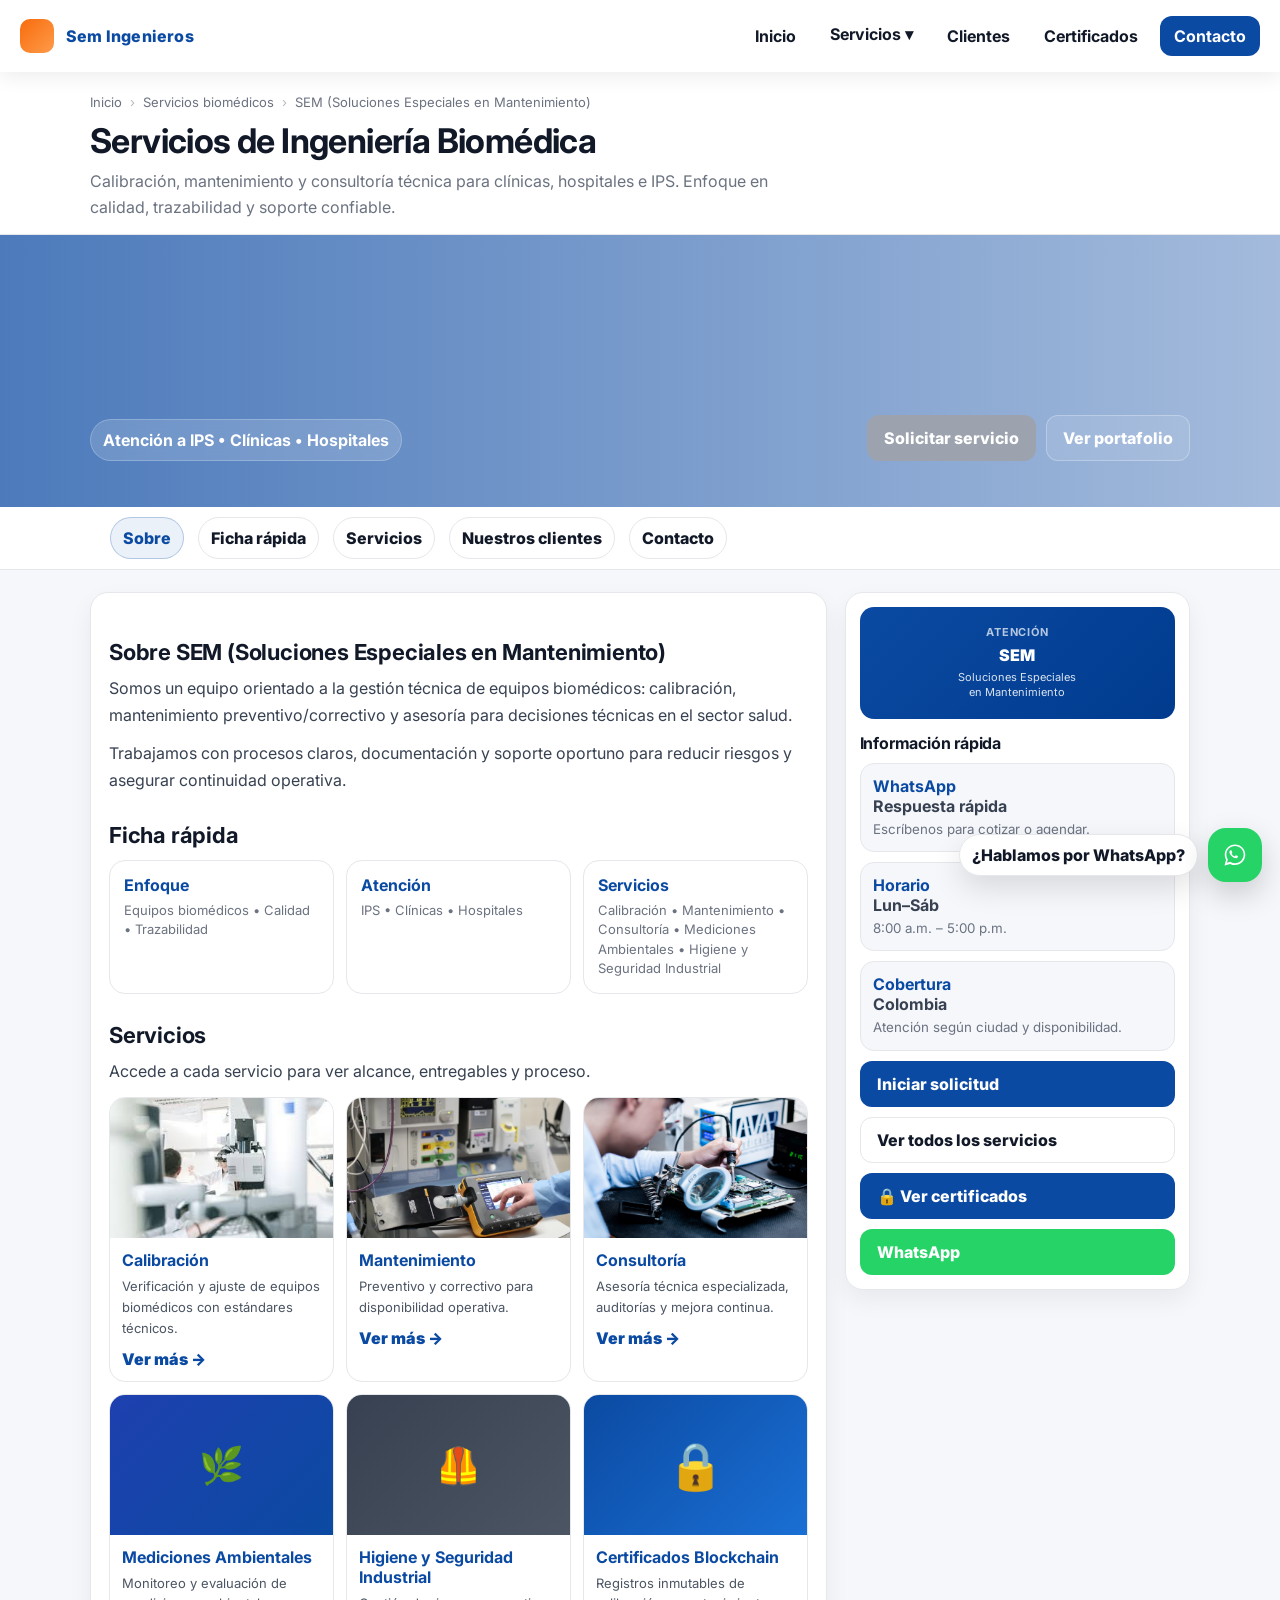
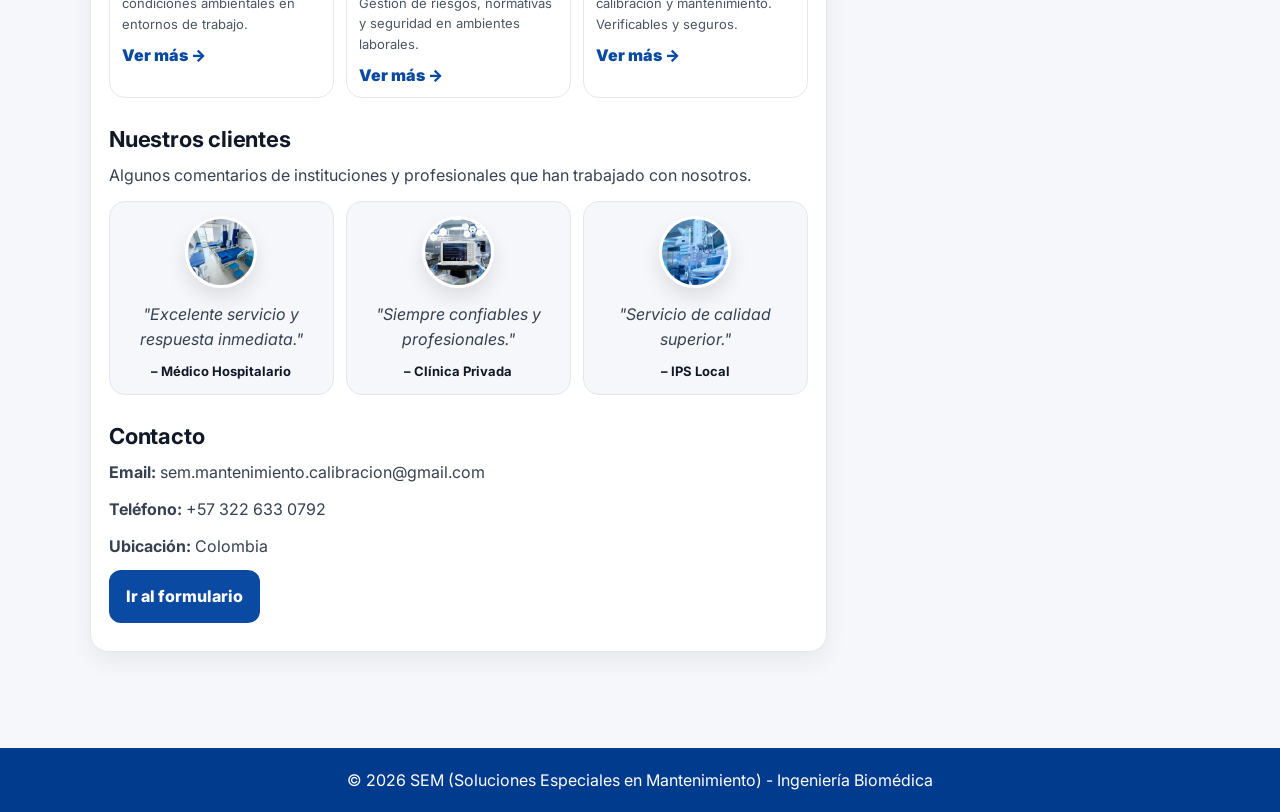
==== commit 2c8e64cf: "Remove technology section from index.html nueva act Removed technology section including MongoDB and" ====
--- a/index.html
+++ b/index.html
@@ -7,349 +7,6 @@
   <link rel="stylesheet" href="estilos.css">
   <link href="https://fonts.googleapis.com/css2?family=Inter:wght@300;400;600;700;800&display=swap" rel="stylesheet">
 
-  <style>
-    /* ===== SECCIÓN TECNOLOGÍA ===== */
-    .tech-tabs {
-      display: flex;
-      gap: 8px;
-      margin-bottom: 18px;
-      flex-wrap: wrap;
-    }
-    .tech-tab {
-      padding: 8px 18px;
-      border-radius: 999px;
-      border: 1.5px solid var(--borde);
-      background: #fff;
-      font-weight: 700;
-      font-size: 13px;
-      cursor: pointer;
-      transition: .2s;
-      color: var(--texto);
-    }
-    .tech-tab:hover { background: var(--gris); }
-    .tech-tab.active {
-      background: var(--azul);
-      color: #fff;
-      border-color: var(--azul);
-    }
-
-    .tech-panel { display: none; }
-    .tech-panel.active { display: block; }
-
-    /* ===== CRUD MONGO ===== */
-    .mongo-header {
-      display: flex;
-      align-items: center;
-      gap: 12px;
-      margin-bottom: 16px;
-    }
-    .mongo-badge {
-      width: 42px; height: 42px;
-      border-radius: 12px;
-      background: linear-gradient(135deg, #00ed64, #00684a);
-      display: flex; align-items: center; justify-content: center;
-      font-size: 20px;
-    }
-    .mongo-title h3 { margin: 0; font-size: 18px; color: var(--azul); }
-    .mongo-title small { color: var(--muted); font-size: 12px; }
-
-    .replica-status {
-      display: flex;
-      gap: 8px;
-      margin-bottom: 16px;
-      flex-wrap: wrap;
-    }
-    .replica-node {
-      display: flex;
-      align-items: center;
-      gap: 6px;
-      padding: 6px 12px;
-      border-radius: 999px;
-      border: 1px solid var(--borde);
-      background: var(--fondo);
-      font-size: 12px;
-      font-weight: 700;
-    }
-    .replica-node .dot {
-      width: 8px; height: 8px;
-      border-radius: 50%;
-      background: #9ca3af;
-    }
-    .replica-node.primary .dot { background: #00ed64; }
-    .replica-node.secondary .dot { background: #f59e0b; }
-    .replica-node.connecting .dot {
-      background: #9ca3af;
-      animation: pulse-dot 1s infinite;
-    }
-    @keyframes pulse-dot {
-      0%, 100% { opacity: 1; }
-      50% { opacity: 0.3; }
-    }
-
-    .crud-form {
-      background: var(--fondo);
-      border: 1px solid var(--borde);
-      border-radius: 14px;
-      padding: 14px;
-      margin-bottom: 14px;
-      display: grid;
-      gap: 10px;
-    }
-    .crud-form-row { display: grid; grid-template-columns: 1fr 1fr; gap: 10px; }
-    .crud-input {
-      width: 100%;
-      padding: 10px 12px;
-      border-radius: 10px;
-      border: 1.5px solid var(--borde);
-      background: #fff;
-      font: inherit;
-      font-size: 14px;
-      transition: border-color .2s;
-    }
-    .crud-input:focus {
-      outline: none;
-      border-color: var(--azul);
-    }
-    .crud-actions { display: flex; gap: 8px; flex-wrap: wrap; align-items: center; }
-    .crud-btn {
-      padding: 9px 16px;
-      border: none;
-      border-radius: 10px;
-      font-weight: 700;
-      font-size: 13px;
-      cursor: pointer;
-      transition: .2s;
-    }
-    .crud-btn:hover { filter: brightness(.93); transform: translateY(-1px); }
-    .crud-btn-add { background: var(--azul); color: #fff; }
-    .crud-btn-save { background: #059669; color: #fff; display: none; }
-    .crud-btn-cancel { background: var(--gris); color: var(--texto); display: none; }
-
-    .crud-status {
-      font-size: 12px;
-      font-weight: 700;
-      padding: 4px 10px;
-      border-radius: 999px;
-      display: inline-block;
-      opacity: 0;
-      transition: opacity .3s;
-    }
-    .crud-status.show { opacity: 1; }
-    .crud-status.ok { background: #d1fae5; color: #065f46; }
-    .crud-status.err { background: #fee2e2; color: #991b1b; }
-    .crud-status.loading { background: #dbeafe; color: #1e40af; }
-
-    .crud-table-wrap {
-      border-radius: 12px;
-      border: 1px solid var(--borde);
-      overflow: hidden;
-    }
-    .crud-table {
-      width: 100%;
-      border-collapse: collapse;
-      font-size: 14px;
-    }
-    .crud-table th {
-      background: var(--azul);
-      color: #fff;
-      padding: 11px 14px;
-      text-align: left;
-      font-weight: 700;
-      font-size: 12px;
-      text-transform: uppercase;
-      letter-spacing: .4px;
-    }
-    .crud-table td {
-      padding: 11px 14px;
-      border-bottom: 1px solid var(--borde);
-      color: var(--texto);
-    }
-    .crud-table tr:last-child td { border-bottom: none; }
-    .crud-table tr:hover td { background: var(--fondo); }
-    .crud-table .empty-row td {
-      text-align: center;
-      color: var(--muted);
-      font-style: italic;
-      padding: 24px;
-    }
-    .td-actions { display: flex; gap: 6px; }
-    .td-btn {
-      padding: 5px 10px;
-      border: none;
-      border-radius: 8px;
-      font-weight: 700;
-      font-size: 12px;
-      cursor: pointer;
-      transition: .2s;
-    }
-    .td-btn:hover { filter: brightness(.9); }
-    .td-btn-edit { background: #fef3c7; color: #92400e; }
-    .td-btn-del { background: #fee2e2; color: #991b1b; }
-
-    .crud-offline {
-      background: #fff7ed;
-      border: 1.5px solid #fed7aa;
-      border-radius: 12px;
-      padding: 14px 16px;
-      margin-bottom: 14px;
-      font-size: 13px;
-      color: #9a3412;
-      display: none;
-    }
-    .crud-offline.show { display: block; }
-    .crud-offline strong { display: block; margin-bottom: 4px; }
-    .crud-offline code {
-      background: #fff;
-      border: 1px solid #fed7aa;
-      border-radius: 6px;
-      padding: 2px 6px;
-      font-size: 12px;
-    }
-
-    /* ===== KUBERNETES ===== */
-    .k8s-header {
-      display: flex;
-      align-items: center;
-      gap: 12px;
-      margin-bottom: 16px;
-    }
-    .k8s-badge {
-      width: 42px; height: 42px;
-      border-radius: 12px;
-      background: linear-gradient(135deg, #326ce5, #1a4fbc);
-      display: flex; align-items: center; justify-content: center;
-      font-size: 20px;
-    }
-    .k8s-title h3 { margin: 0; font-size: 18px; color: var(--azul); }
-    .k8s-title small { color: var(--muted); font-size: 12px; }
-
-    .k8s-arch {
-      background: linear-gradient(135deg, #eff6ff, #dbeafe);
-      border: 1.5px solid #bfdbfe;
-      border-radius: 14px;
-      padding: 18px;
-      margin-bottom: 16px;
-    }
-    .k8s-arch-title {
-      font-size: 11px;
-      font-weight: 800;
-      text-transform: uppercase;
-      letter-spacing: .8px;
-      color: #1e40af;
-      margin-bottom: 14px;
-    }
-    .k8s-flow {
-      display: flex;
-      align-items: center;
-      gap: 8px;
-      flex-wrap: wrap;
-      justify-content: center;
-    }
-    .k8s-node {
-      background: #fff;
-      border: 1.5px solid #bfdbfe;
-      border-radius: 12px;
-      padding: 10px 14px;
-      text-align: center;
-      min-width: 90px;
-    }
-    .k8s-node .icon { font-size: 22px; display: block; margin-bottom: 4px; }
-    .k8s-node .label { font-size: 11px; font-weight: 700; color: #1e40af; }
-    .k8s-node .sublabel { font-size: 10px; color: var(--muted); margin-top: 2px; }
-    .k8s-arrow {
-      font-size: 18px;
-      color: #93c5fd;
-      font-weight: 900;
-    }
-    .k8s-replicas {
-      display: flex;
-      flex-direction: column;
-      gap: 4px;
-    }
-    .k8s-pod {
-      background: #fff;
-      border: 1.5px solid #bfdbfe;
-      border-radius: 10px;
-      padding: 6px 12px;
-      font-size: 11px;
-      font-weight: 700;
-      color: #1e40af;
-      display: flex;
-      align-items: center;
-      gap: 6px;
-    }
-    .k8s-pod-dot {
-      width: 7px; height: 7px;
-      border-radius: 50%;
-      background: #22c55e;
-    }
-
-    .k8s-manifests {
-      display: grid;
-      grid-template-columns: repeat(3, 1fr);
-      gap: 12px;
-      margin-bottom: 14px;
-    }
-    .k8s-manifest {
-      border-radius: 12px;
-      overflow: hidden;
-      border: 1.5px solid var(--borde);
-    }
-    .k8s-manifest-head {
-      padding: 10px 14px;
-      display: flex;
-      align-items: center;
-      gap: 8px;
-    }
-    .k8s-manifest-head.deploy { background: linear-gradient(135deg, #326ce5, #1a4fbc); }
-    .k8s-manifest-head.pod    { background: linear-gradient(135deg, #059669, #047857); }
-    .k8s-manifest-head.svc    { background: linear-gradient(135deg, #d97706, #b45309); }
-    .k8s-manifest-head .icon { font-size: 18px; }
-    .k8s-manifest-head .name { font-size: 13px; font-weight: 800; color: #fff; }
-    .k8s-manifest-head .kind { font-size: 10px; color: rgba(255,255,255,.75); }
-    .k8s-manifest-body {
-      padding: 12px;
-      background: #1e293b;
-    }
-    .k8s-manifest-body pre {
-      margin: 0;
-      font-size: 11px;
-      line-height: 1.6;
-      color: #94a3b8;
-      white-space: pre-wrap;
-      word-break: break-word;
-    }
-    .k8s-manifest-body pre .key   { color: #7dd3fc; }
-    .k8s-manifest-body pre .val   { color: #86efac; }
-    .k8s-manifest-body pre .num   { color: #fca5a5; }
-    .k8s-manifest-body pre .com   { color: #64748b; font-style: italic; }
-
-    .k8s-details {
-      display: grid;
-      grid-template-columns: 1fr 1fr;
-      gap: 10px;
-    }
-    .k8s-detail-card {
-      background: var(--fondo);
-      border: 1px solid var(--borde);
-      border-radius: 12px;
-      padding: 12px 14px;
-    }
-    .k8s-detail-card b { color: var(--azul); display: block; font-size: 13px; margin-bottom: 6px; }
-    .k8s-detail-card ul {
-      margin: 0; padding-left: 16px;
-      color: #374151;
-      font-size: 13px;
-      line-height: 1.7;
-    }
-
-    @media (max-width: 700px) {
-      .crud-form-row { grid-template-columns: 1fr; }
-      .k8s-manifests { grid-template-columns: 1fr; }
-      .k8s-details { grid-template-columns: 1fr; }
-      .k8s-flow { flex-direction: column; }
-    }
-  </style>
 </head>
 
 <body>
@@ -423,7 +80,6 @@
       <a class="tab" href="#resumen">Ficha rápida</a>
       <a class="tab" href="#serviciosIndex">Servicios</a>
       <a class="tab" href="#clientesIndex">Nuestros clientes</a>
-      <a class="tab" href="#tecnologia">Tecnología</a>
       <a class="tab" href="#contactoIndex">Contacto</a>
     </div>
   </div>
@@ -545,252 +201,6 @@
           </div>
         </div>
 
-        <!-- ===== SECCIÓN TECNOLOGÍA (INTEGRACIÓN TALLERES) ===== -->
-        <div id="tecnologia" class="section-block">
-          <h2>Plataforma Tecnológica</h2>
-          <p>Infraestructura de datos y despliegue que respalda la operación digital de SEM Ingenieros.</p>
-
-          <!-- Sub-tabs tecnología -->
-          <div class="tech-tabs">
-            <button class="tech-tab active" onclick="switchTech('mongo', this)">🗄️ Base de Datos — MongoDB</button>
-            <button class="tech-tab" onclick="switchTech('k8s', this)">☸️ Infraestructura — Kubernetes</button>
-          </div>
-
-          <!-- PANEL MONGODB -->
-          <div id="panel-mongo" class="tech-panel active">
-            <div class="mongo-header">
-              <div class="mongo-badge">🍃</div>
-              <div class="mongo-title">
-                <h3>Gestión de Usuarios — MongoDB Replica Set</h3>
-                <small>Replica Set "RP" • Nodos: 27017 · 27018 · 27019 • Base de datos: prueba</small>
-              </div>
-            </div>
-
-            <!-- Estado nodos -->
-            <div class="replica-status" id="replicaStatus">
-              <div class="replica-node connecting" id="node1">
-                <span class="dot"></span> Nodo 1 :27017
-              </div>
-              <div class="replica-node connecting" id="node2">
-                <span class="dot"></span> Nodo 2 :27018
-              </div>
-              <div class="replica-node connecting" id="node3">
-                <span class="dot"></span> Nodo 3 :27019
-              </div>
-            </div>
-
-            <!-- Aviso si servidor offline -->
-            <div class="crud-offline" id="crudOffline">
-              <strong>⚠️ Servidor no disponible</strong>
-              Para usar esta función, ejecuta el servidor localmente:<br><br>
-              <code>cd taller-mongo</code> → <code>npm install</code> → <code>node server.js</code><br><br>
-              Luego asegúrate de que MongoDB Replica Set esté corriendo en los puertos 27017, 27018 y 27019.
-            </div>
-
-            <!-- Formulario CRUD -->
-            <div class="crud-form">
-              <div class="crud-form-row">
-                <input type="text" id="crudNombre" class="crud-input" placeholder="Nombre del usuario" />
-                <input type="text" id="crudEmail"  class="crud-input" placeholder="Correo electrónico (opcional)" />
-              </div>
-              <input type="hidden" id="crudEditId" />
-              <div class="crud-actions">
-                <button class="crud-btn crud-btn-add"    id="btnAgregar" onclick="crudAgregar()">➕ Agregar usuario</button>
-                <button class="crud-btn crud-btn-save"   id="btnGuardar" onclick="crudGuardar()">💾 Guardar cambios</button>
-                <button class="crud-btn crud-btn-cancel" id="btnCancelar" onclick="crudCancelar()">✕ Cancelar</button>
-                <span class="crud-status" id="crudStatus"></span>
-              </div>
-            </div>
-
-            <!-- Tabla -->
-            <div class="crud-table-wrap">
-              <table class="crud-table">
-                <thead>
-                  <tr>
-                    <th>Nombre</th>
-                    <th>Correo electrónico</th>
-                    <th>Acciones</th>
-                  </tr>
-                </thead>
-                <tbody id="crudTabla">
-                  <tr class="empty-row">
-                    <td colspan="3">Conectando con el servidor…</td>
-                  </tr>
-                </tbody>
-              </table>
-            </div>
-          </div>
-
-          <!-- PANEL KUBERNETES -->
-          <div id="panel-k8s" class="tech-panel">
-            <div class="k8s-header">
-              <div class="k8s-badge">☸️</div>
-              <div class="k8s-title">
-                <h3>Despliegue en Kubernetes — nginx</h3>
-                <small>Cluster local • 3 réplicas • NodePort 30007 • imagen nginx:latest</small>
-              </div>
-            </div>
-
-            <!-- Diagrama de arquitectura -->
-            <div class="k8s-arch">
-              <div class="k8s-arch-title">Arquitectura del clúster</div>
-              <div class="k8s-flow">
-                <div class="k8s-node">
-                  <span class="icon">🌐</span>
-                  <div class="label">Usuario</div>
-                  <div class="sublabel">Navegador</div>
-                </div>
-                <div class="k8s-arrow">→</div>
-                <div class="k8s-node">
-                  <span class="icon">🔀</span>
-                  <div class="label">Service</div>
-                  <div class="sublabel">NodePort :30007</div>
-                </div>
-                <div class="k8s-arrow">→</div>
-                <div class="k8s-node">
-                  <span class="icon">📦</span>
-                  <div class="label">Deployment</div>
-                  <div class="sublabel">nginx-deployment</div>
-                </div>
-                <div class="k8s-arrow">→</div>
-                <div class="k8s-replicas">
-                  <div class="k8s-pod"><span class="k8s-pod-dot"></span> Pod 1 — nginx</div>
-                  <div class="k8s-pod"><span class="k8s-pod-dot"></span> Pod 2 — nginx</div>
-                  <div class="k8s-pod"><span class="k8s-pod-dot"></span> Pod 3 — nginx</div>
-                </div>
-              </div>
-            </div>
-
-            <!-- Manifiestos -->
-            <div class="k8s-manifests">
-
-              <!-- Deployment -->
-              <div class="k8s-manifest">
-                <div class="k8s-manifest-head deploy">
-                  <span class="icon">📦</span>
-                  <div>
-                    <div class="name">nginx-deployment</div>
-                    <div class="kind">kind: Deployment</div>
-                  </div>
-                </div>
-                <div class="k8s-manifest-body">
-                  <pre><span class="key">apiVersion:</span> <span class="val">apps/v1</span>
-<span class="key">kind:</span> <span class="val">Deployment</span>
-<span class="key">metadata:</span>
-  <span class="key">name:</span> <span class="val">nginx-deployment</span>
-<span class="key">spec:</span>
-  <span class="key">replicas:</span> <span class="num">3</span>
-  <span class="key">selector:</span>
-    <span class="key">matchLabels:</span>
-      <span class="key">app:</span> <span class="val">nginx</span>
-  <span class="key">template:</span>
-    <span class="key">metadata:</span>
-      <span class="key">labels:</span>
-        <span class="key">app:</span> <span class="val">nginx</span>
-    <span class="key">spec:</span>
-      <span class="key">containers:</span>
-        - <span class="key">name:</span> <span class="val">nginx</span>
-          <span class="key">image:</span> <span class="val">nginx:latest</span>
-          <span class="key">ports:</span>
-            - <span class="key">containerPort:</span> <span class="num">80</span></pre>
-                </div>
-              </div>
-
-              <!-- Pod -->
-              <div class="k8s-manifest">
-                <div class="k8s-manifest-head pod">
-                  <span class="icon">🟢</span>
-                  <div>
-                    <div class="name">nginx-pod</div>
-                    <div class="kind">kind: Pod</div>
-                  </div>
-                </div>
-                <div class="k8s-manifest-body">
-                  <pre><span class="key">apiVersion:</span> <span class="val">v1</span>
-<span class="key">kind:</span> <span class="val">Pod</span>
-<span class="key">metadata:</span>
-  <span class="key">name:</span> <span class="val">nginx-pod</span>
-  <span class="key">labels:</span>
-    <span class="key">app:</span> <span class="val">web</span>
-<span class="key">spec:</span>
-  <span class="key">containers:</span>
-    - <span class="key">name:</span> <span class="val">nginx-container</span>
-      <span class="key">image:</span> <span class="val">nginx:latest</span>
-      <span class="key">ports:</span>
-        - <span class="key">containerPort:</span> <span class="num">80</span></pre>
-                </div>
-              </div>
-
-              <!-- Service -->
-              <div class="k8s-manifest">
-                <div class="k8s-manifest-head svc">
-                  <span class="icon">🔀</span>
-                  <div>
-                    <div class="name">nginx-service</div>
-                    <div class="kind">kind: Service</div>
-                  </div>
-                </div>
-                <div class="k8s-manifest-body">
-                  <pre><span class="key">apiVersion:</span> <span class="val">v1</span>
-<span class="key">kind:</span> <span class="val">Service</span>
-<span class="key">metadata:</span>
-  <span class="key">name:</span> <span class="val">nginx-service</span>
-<span class="key">spec:</span>
-  <span class="key">selector:</span>
-    <span class="key">app:</span> <span class="val">nginx</span>
-  <span class="key">ports:</span>
-    - <span class="key">protocol:</span> <span class="val">TCP</span>
-      <span class="key">port:</span> <span class="num">80</span>
-      <span class="key">targetPort:</span> <span class="num">80</span>
-      <span class="key">nodePort:</span> <span class="num">30007</span>
-  <span class="key">type:</span> <span class="val">NodePort</span></pre>
-                </div>
-              </div>
-
-            </div><!-- /k8s-manifests -->
-
-            <!-- Detalle técnico -->
-            <div class="k8s-details">
-              <div class="k8s-detail-card">
-                <b>📦 Deployment</b>
-                <ul>
-                  <li>3 réplicas de nginx corriendo simultáneamente</li>
-                  <li>Auto-recuperación si un pod falla</li>
-                  <li>Selector: <code style="font-size:12px;background:#e5e7eb;padding:1px 5px;border-radius:4px;">app: nginx</code></li>
-                  <li>Puerto del contenedor: 80</li>
-                </ul>
-              </div>
-              <div class="k8s-detail-card">
-                <b>🔀 Service (NodePort)</b>
-                <ul>
-                  <li>Expone la app en el puerto externo <strong>30007</strong></li>
-                  <li>Balancea carga entre los 3 pods automáticamente</li>
-                  <li>Protocolo TCP, puerto interno 80</li>
-                  <li>Acceso: <code style="font-size:12px;background:#e5e7eb;padding:1px 5px;border-radius:4px;">http://&lt;node-ip&gt;:30007</code></li>
-                </ul>
-              </div>
-              <div class="k8s-detail-card">
-                <b>🟢 Pod independiente</b>
-                <ul>
-                  <li>Pod aislado <code style="font-size:12px;background:#e5e7eb;padding:1px 5px;border-radius:4px;">nginx-pod</code> para pruebas</li>
-                  <li>Label: <code style="font-size:12px;background:#e5e7eb;padding:1px 5px;border-radius:4px;">app: web</code></li>
-                  <li>Imagen nginx:latest en puerto 80</li>
-                  <li>Útil para debugging sin afectar el Deployment</li>
-                </ul>
-              </div>
-              <div class="k8s-detail-card">
-                <b>⚙️ Comandos para aplicar</b>
-                <ul>
-                  <li><code style="font-size:11px;background:#e5e7eb;padding:1px 5px;border-radius:4px;">kubectl apply -f deployment.yaml</code></li>
-                  <li><code style="font-size:11px;background:#e5e7eb;padding:1px 5px;border-radius:4px;">kubectl apply -f pod.yaml</code></li>
-                  <li><code style="font-size:11px;background:#e5e7eb;padding:1px 5px;border-radius:4px;">kubectl apply -f service.yaml</code></li>
-                  <li><code style="font-size:11px;background:#e5e7eb;padding:1px 5px;border-radius:4px;">kubectl get pods</code> para verificar</li>
-                </ul>
-              </div>
-            </div>
-
-          </div><!-- /panel-k8s -->
-        </div><!-- /tecnologia -->
 
         <!-- CONTACTO -->
         <div id="contactoIndex" class="section-block">
@@ -829,12 +239,6 @@
           <small>Atención según ciudad y disponibilidad.</small>
         </div>
 
-        <!-- Info stack tecnológico -->
-        <div class="side-item" style="border-color:#bfdbfe;background:#eff6ff;">
-          <b style="color:#1d4ed8;">Stack Tecnológico</b>
-          <span style="color:#1e40af;">MongoDB + Kubernetes</span>
-          <small style="color:#3b82f6;">Replica Set activo • nginx en 3 réplicas</small>
-        </div>
 
         <div class="side-actions">
           <a class="btn btn-blue" href="contacto.html">Iniciar solicitud</a>
@@ -863,139 +267,5 @@
 
   <script src="app.js"></script>
 
-  <script>
-    /* ===== TECH TABS ===== */
-    function switchTech(panel, btn) {
-      document.querySelectorAll('.tech-panel').forEach(p => p.classList.remove('active'));
-      document.querySelectorAll('.tech-tab').forEach(b => b.classList.remove('active'));
-      document.getElementById('panel-' + panel).classList.add('active');
-      btn.classList.add('active');
-    }
-
-    /* ===== CRUD MONGODB ===== */
-    const API = 'http://localhost:3000';
-    let serverOnline = false;
-
-    function setStatus(msg, tipo) {
-      const s = document.getElementById('crudStatus');
-      s.textContent = msg;
-      s.className = 'crud-status show ' + (tipo || 'ok');
-      if (tipo !== 'loading') setTimeout(() => s.classList.remove('show'), 3000);
-    }
-
-    function setNodeStatus(online) {
-      serverOnline = online;
-      const estados = ['node1','node2','node3'];
-      estados.forEach((id, i) => {
-        const el = document.getElementById(id);
-        el.className = 'replica-node ' + (online ? (i === 0 ? 'primary' : 'secondary') : 'connecting');
-        el.querySelector('.dot').style.background = online
-          ? (i === 0 ? '#00ed64' : '#f59e0b')
-          : '#9ca3af';
-      });
-      document.getElementById('crudOffline').classList.toggle('show', !online);
-    }
-
-    async function crudCargar() {
-      try {
-        const res = await fetch(`${API}/usuarios`, { signal: AbortSignal.timeout(3000) });
-        const datos = await res.json();
-        setNodeStatus(true);
-        const tbody = document.getElementById('crudTabla');
-        if (datos.length === 0) {
-          tbody.innerHTML = '<tr class="empty-row"><td colspan="3">No hay usuarios registrados aún.</td></tr>';
-          return;
-        }
-        tbody.innerHTML = datos.map(u => `
-          <tr>
-            <td>${escHtml(u.nombre)}</td>
-            <td>${escHtml(u.email || '—')}</td>
-            <td>
-              <div class="td-actions">
-                <button class="td-btn td-btn-edit" onclick="crudEditar('${u._id}','${escAttr(u.nombre)}','${escAttr(u.email||'')}')">✏️ Editar</button>
-                <button class="td-btn td-btn-del"  onclick="crudEliminar('${u._id}')">🗑️ Eliminar</button>
-              </div>
-            </td>
-          </tr>`).join('');
-      } catch {
-        setNodeStatus(false);
-        document.getElementById('crudTabla').innerHTML =
-          '<tr class="empty-row"><td colspan="3">Servidor no disponible. Inicia el backend para usar esta función.</td></tr>';
-      }
-    }
-
-    async function crudAgregar() {
-      const nombre = document.getElementById('crudNombre').value.trim();
-      const email  = document.getElementById('crudEmail').value.trim();
-      if (!nombre) { setStatus('Escribe un nombre', 'err'); return; }
-      setStatus('Guardando…', 'loading');
-      try {
-        await fetch(`${API}/usuarios`, {
-          method: 'POST',
-          headers: { 'Content-Type': 'application/json' },
-          body: JSON.stringify({ nombre, email }),
-          signal: AbortSignal.timeout(4000)
-        });
-        limpiarForm();
-        setStatus('Usuario agregado ✅', 'ok');
-        crudCargar();
-      } catch { setStatus('Error al guardar', 'err'); }
-    }
-
-    function crudEditar(id, nombre, email) {
-      document.getElementById('crudEditId').value = id;
-      document.getElementById('crudNombre').value = nombre;
-      document.getElementById('crudEmail').value  = email;
-      document.getElementById('btnAgregar').style.display  = 'none';
-      document.getElementById('btnGuardar').style.display  = 'inline-block';
-      document.getElementById('btnCancelar').style.display = 'inline-block';
-      setStatus('Editando usuario…', 'loading');
-    }
-
-    async function crudGuardar() {
-      const id     = document.getElementById('crudEditId').value;
-      const nombre = document.getElementById('crudNombre').value.trim();
-      const email  = document.getElementById('crudEmail').value.trim();
-      if (!nombre) { setStatus('Escribe un nombre', 'err'); return; }
-      setStatus('Guardando…', 'loading');
-      try {
-        await fetch(`${API}/usuarios/${id}`, {
-          method: 'PUT',
-          headers: { 'Content-Type': 'application/json' },
-          body: JSON.stringify({ nombre, email }),
-          signal: AbortSignal.timeout(4000)
-        });
-        limpiarForm();
-        setStatus('Usuario actualizado ✅', 'ok');
-        crudCargar();
-      } catch { setStatus('Error al actualizar', 'err'); }
-    }
-
-    async function crudEliminar(id) {
-      if (!confirm('¿Eliminar este usuario?')) return;
-      try {
-        await fetch(`${API}/usuarios/${id}`, { method: 'DELETE', signal: AbortSignal.timeout(4000) });
-        setStatus('Usuario eliminado ✅', 'ok');
-        crudCargar();
-      } catch { setStatus('Error al eliminar', 'err'); }
-    }
-
-    function crudCancelar() { limpiarForm(); }
-
-    function limpiarForm() {
-      document.getElementById('crudNombre').value  = '';
-      document.getElementById('crudEmail').value   = '';
-      document.getElementById('crudEditId').value  = '';
-      document.getElementById('btnAgregar').style.display  = 'inline-block';
-      document.getElementById('btnGuardar').style.display  = 'none';
-      document.getElementById('btnCancelar').style.display = 'none';
-    }
-
-    function escHtml(s)  { return String(s).replace(/&/g,'&amp;').replace(/</g,'&lt;').replace(/>/g,'&gt;'); }
-    function escAttr(s)  { return String(s).replace(/'/g,'&#39;').replace(/"/g,'&quot;'); }
-
-    // Cargar al inicio
-    crudCargar();
-  </script>
 </body>
 </html>
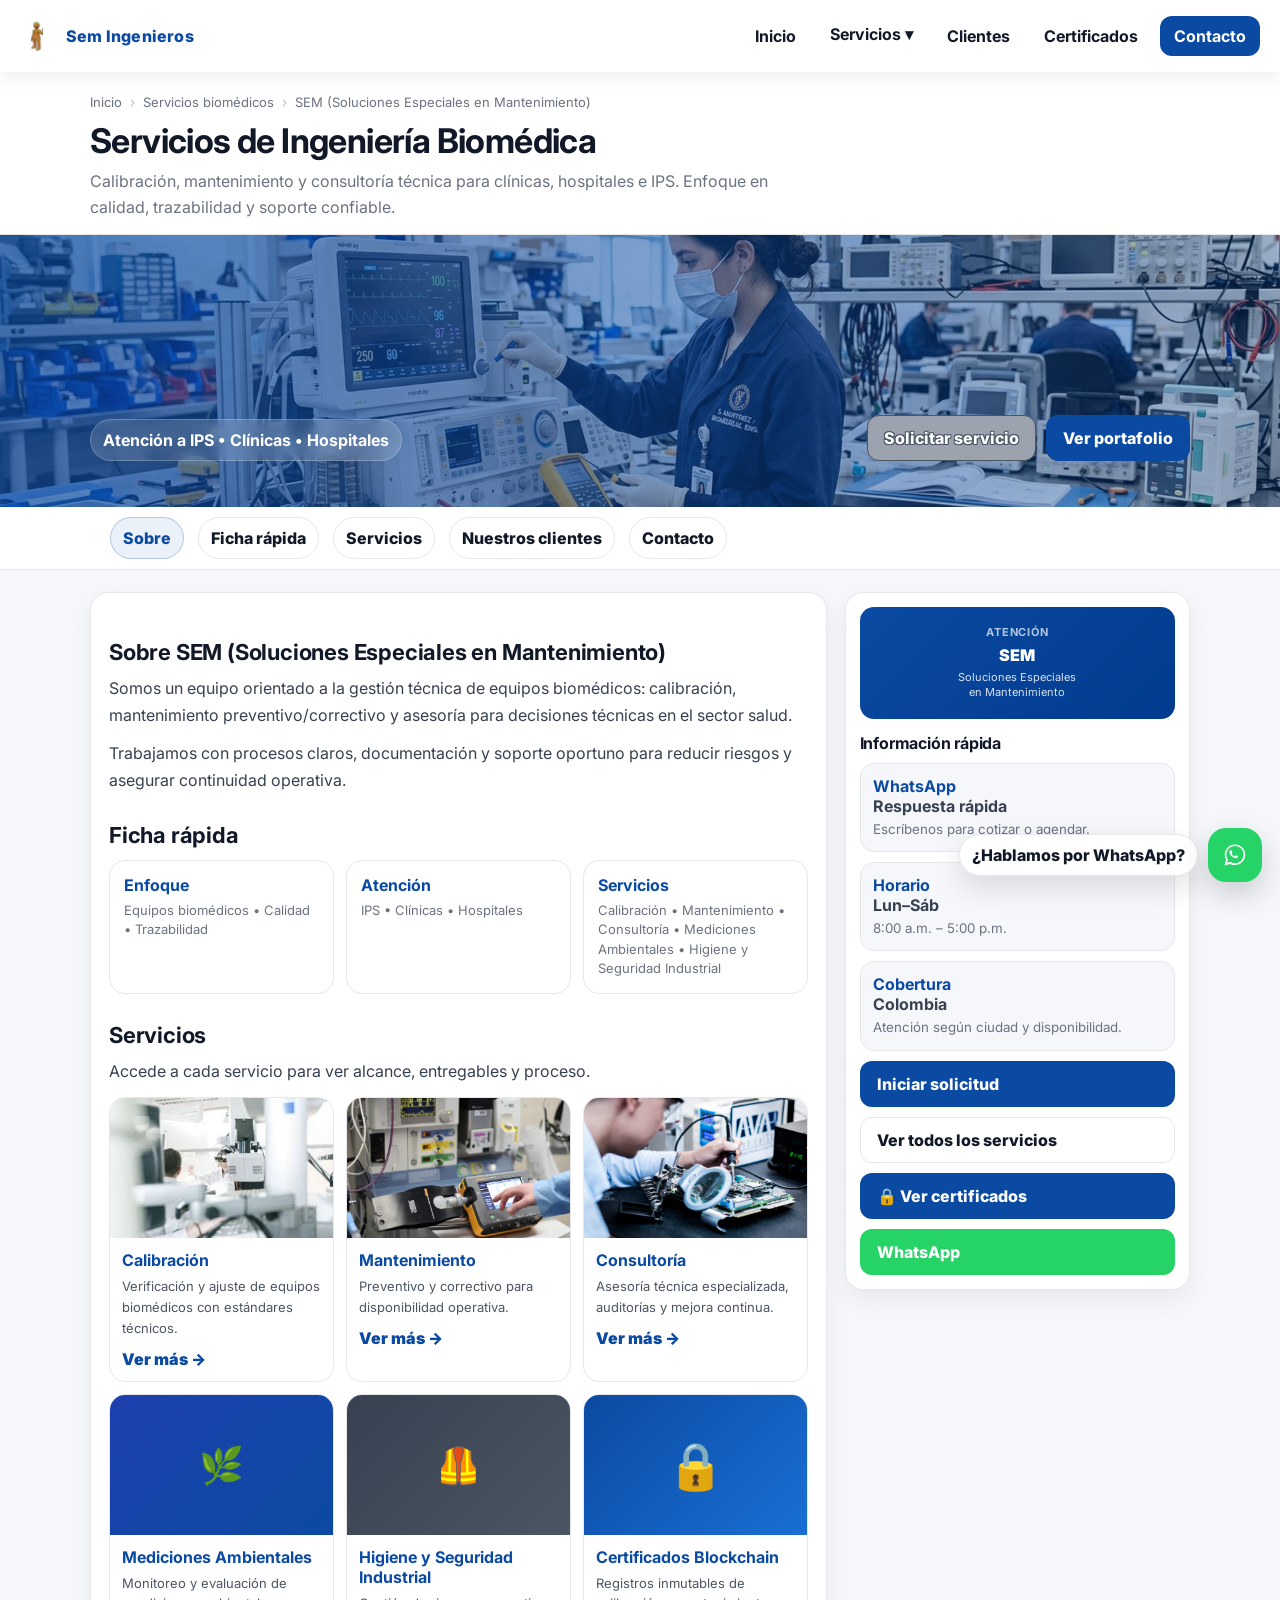
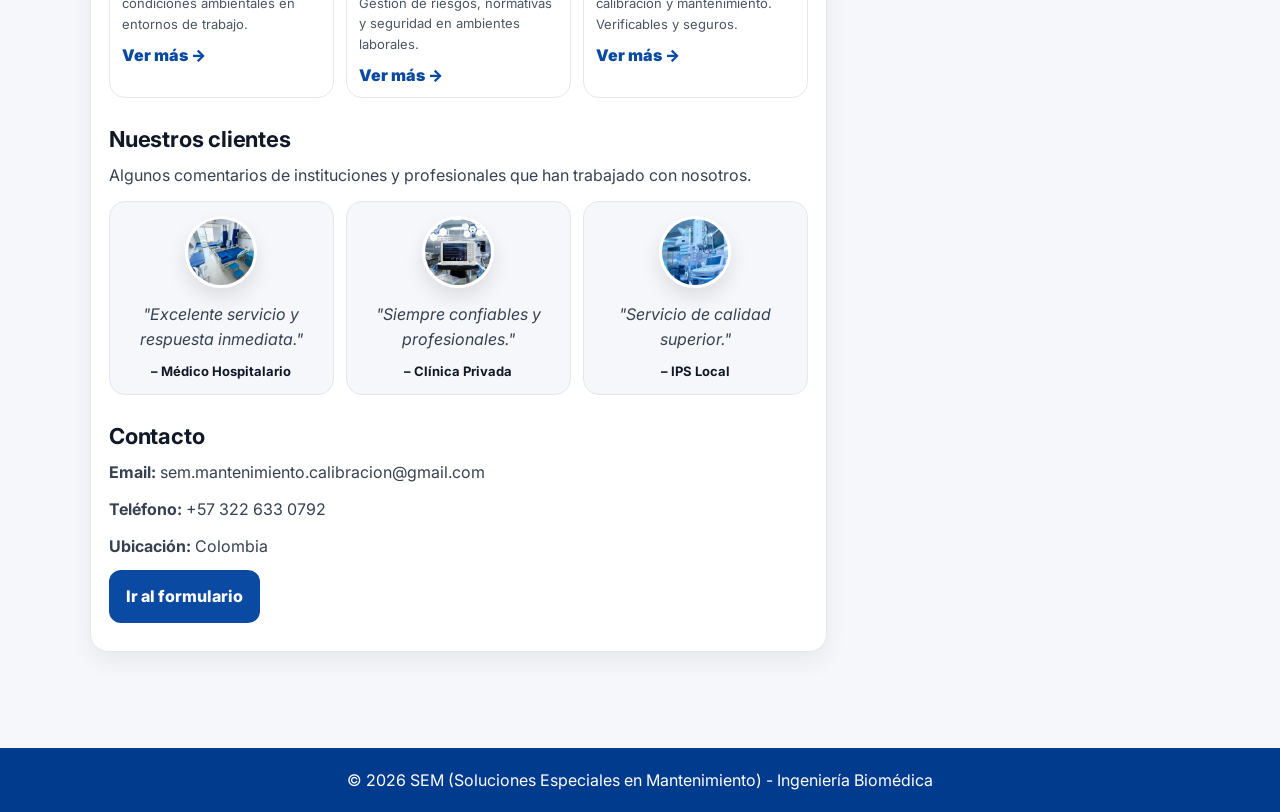
==== commit 8009c0d6: "Update index.html" ====
--- a/index.html
+++ b/index.html
@@ -13,7 +13,7 @@
   <!-- NAV -->
   <nav class="nav">
     <a class="brand" href="index.html">
-      <span class="brand-badge"></span>
+      <img src="Imagenes/logo-mascota.png" alt="Mascota SEM Ingenieros" class="brand-badge">
       Sem Ingenieros
     </a>
 
--- a/estilos.css
+++ b/estilos.css
@@ -53,8 +53,8 @@
 .brand-badge{
   width:34px; height:34px;
   border-radius:10px;
-  background:linear-gradient(135deg, var(--naranja), #ff9b4a);
   display:inline-block;
+  object-fit:contain;
 }
 
 .menu{
@@ -224,14 +224,23 @@
   border:1px solid transparent;
   cursor:pointer;
 }
-.btn-primary{ background:#9ca3af; color:#fff; }
+.btn-primary{
+  background:#9ca3af;
+  color:#fff;
+  border-color:#4b5563;
+  text-shadow:
+    -1px -1px 0 #4b5563,
+     1px -1px 0 #4b5563,
+    -1px  1px 0 #4b5563,
+     1px  1px 0 #4b5563;
+}
 .btn-primary:hover{ filter:brightness(.96); transform:translateY(-1px); }
 .btn-ghost{
-  background:rgba(255,255,255,.10);
+  background:var(--azul);
   color:#fff;
-  border-color:rgba(255,255,255,.28);
-}
-.btn-ghost:hover{ background:rgba(255,255,255,.16); }
+  border-color:var(--azul);
+}
+.btn-ghost:hover{ background:var(--azul2); }
 .btn-blue{ background:var(--azul); color:#fff; }
 .btn-blue:hover{ filter:brightness(.96); transform:translateY(-1px); }
 
